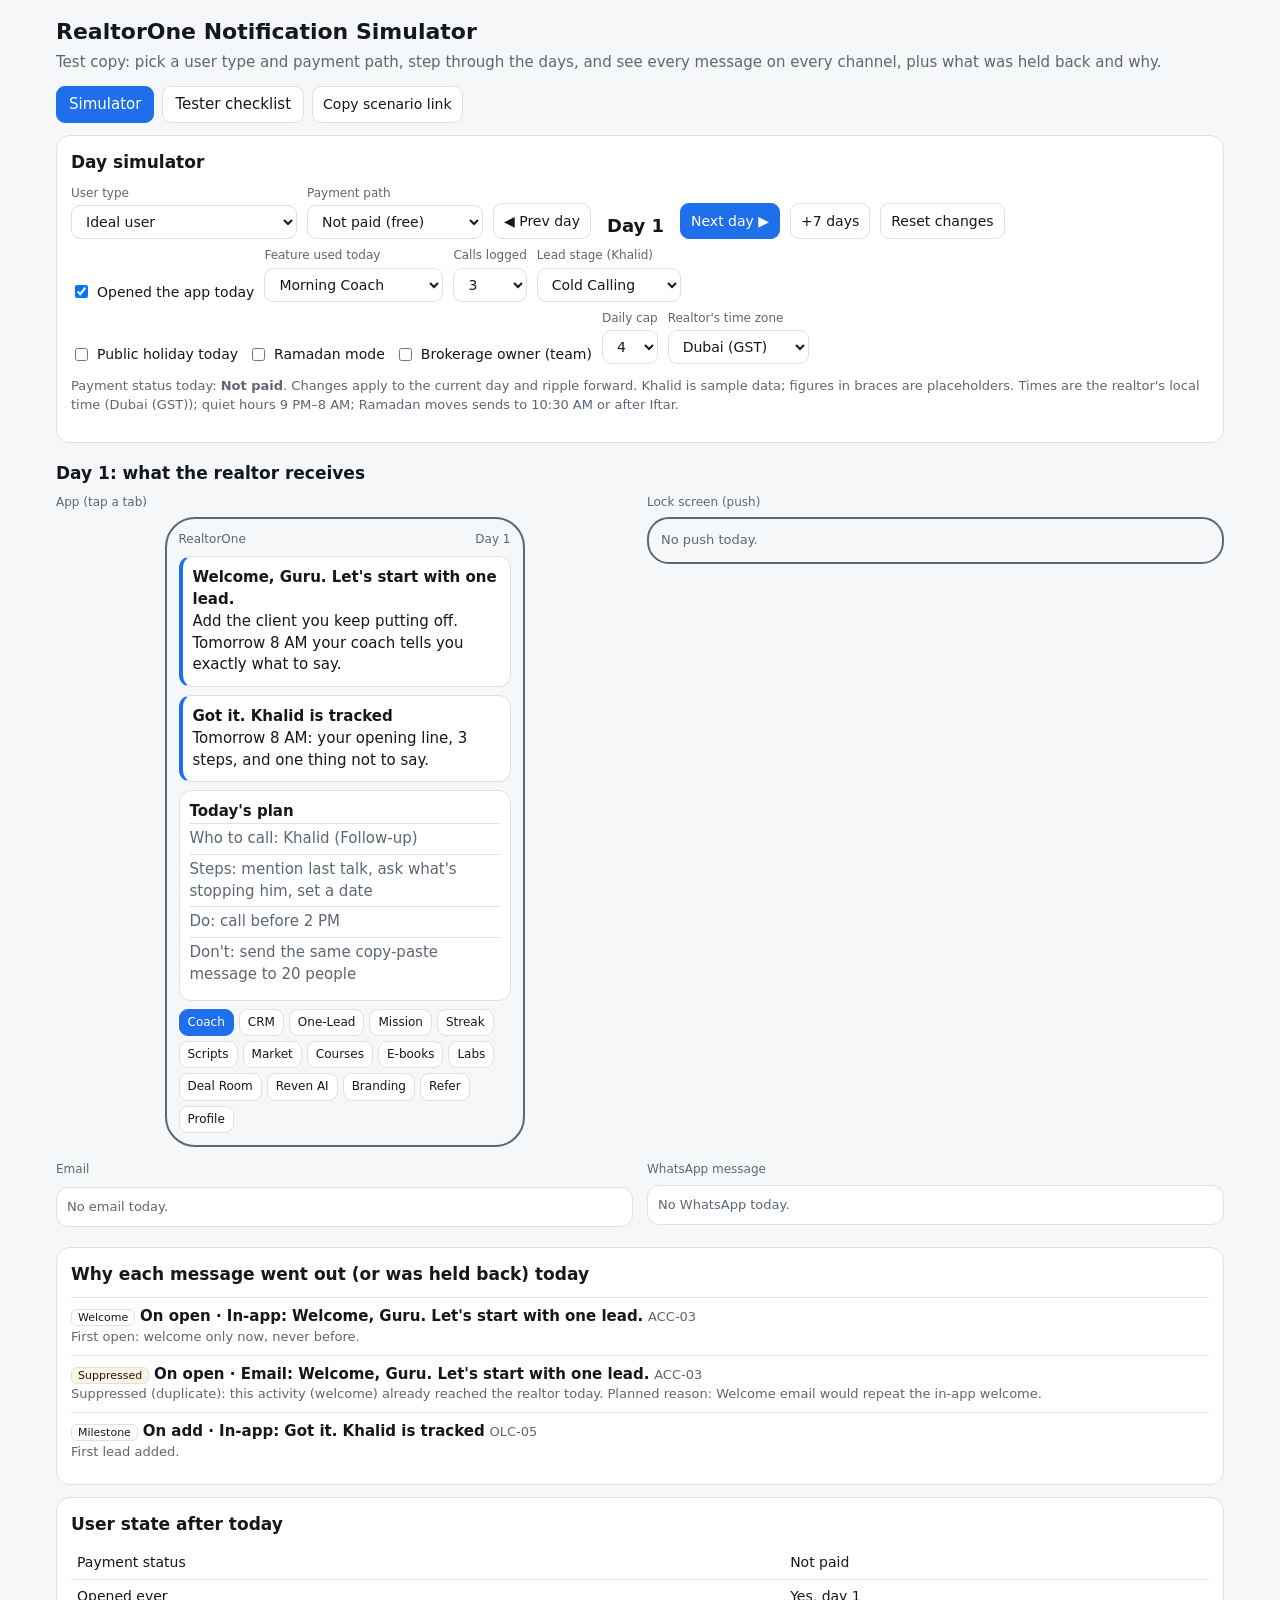
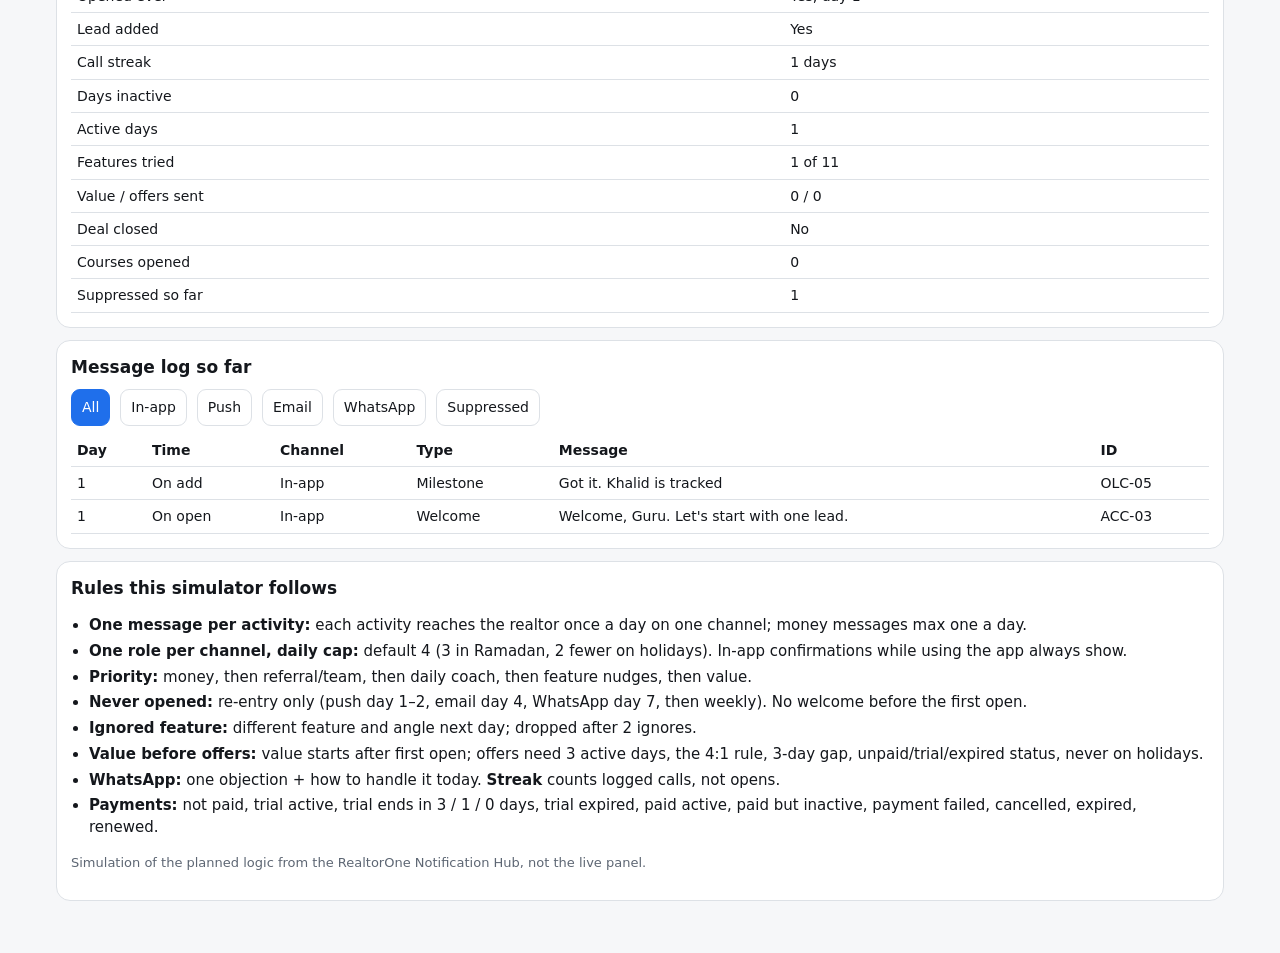
==== index.html @ 2e9a0897 "RealtorOne notification simulator" ====
<!doctype html><html lang="en"><head><meta charset="utf-8"><meta name="viewport" content="width=device-width,initial-scale=1"><title>RealtorOne Notification Simulator</title><style>:root{--bg:#f6f7f9;--card:#fff;--tx:#14171c;--mu:#5d6673;--bd:#dde1e6;--ac:#1f6feb;--wa:#dcf3e3;--su:#fff4e0}
@media (prefers-color-scheme:dark){:root{--bg:#0f1115;--card:#181b21;--tx:#e8eaed;--mu:#9aa3ae;--bd:#2c313a;--ac:#5b9dff;--wa:#163524;--su:#3a2b12}}
*{box-sizing:border-box}body{margin:0;background:var(--bg);color:var(--tx);font:15px/1.45 system-ui,-apple-system,Segoe UI,Roboto,sans-serif}
header{padding:16px 16px 0;max-width:1200px;margin:auto}header h1{margin:0;font-size:22px}header p{margin:4px 0 0;color:var(--mu)}
#app{max-width:1200px;margin:auto;padding:12px 16px 40px}
.card{background:var(--card);border:1px solid var(--bd);border-radius:14px;padding:14px;margin:12px 0}
h2{font-size:17px;margin:0 0 10px}.h{margin:18px 0 8px}
.row{display:flex;flex-wrap:wrap;gap:10px;align-items:flex-end;margin:8px 0}
label{display:flex;flex-direction:column;font-size:12px;color:var(--mu);gap:3px}label.tog{flex-direction:row;align-items:center;font-size:14px;color:var(--tx);gap:6px}
select,button{font:inherit;font-size:14px;padding:7px 10px;border-radius:9px;border:1px solid var(--bd);background:var(--card);color:var(--tx);max-width:100%}
button{cursor:pointer}button.pri,button.on,.views a.on{background:var(--ac);color:#fff;border-color:var(--ac)}
.day{font-weight:600;font-size:18px;padding:0 6px}
.views{display:flex;flex-wrap:wrap;gap:8px;align-items:center}.views a{padding:7px 12px;border-radius:9px;border:1px solid var(--bd);color:var(--tx);text-decoration:none;background:var(--card)}
.muted{color:var(--mu);font-size:13px}
.grid{display:grid;grid-template-columns:repeat(2,minmax(0,1fr));gap:14px}@media(max-width:760px){.grid{grid-template-columns:1fr}}
.lbl{font-size:12px;color:var(--mu);margin-bottom:6px}
.phone{max-width:360px;margin:auto;border:2px solid var(--mu);border-radius:30px;padding:12px;background:var(--bg)}
.lock{border:2px solid var(--mu);border-radius:22px;padding:12px;background:var(--bg)}
.msg{background:var(--card);border:1px solid var(--bd);border-radius:12px;padding:10px;margin:8px 0}.msg.accent{border-left:4px solid var(--ac)}
.meta{display:flex;justify-content:space-between;font-size:12px;color:var(--mu)}
.pre{white-space:pre-wrap;color:var(--mu);border-top:1px solid var(--bd);margin-top:6px;padding-top:6px}
.screen{background:var(--card);border:1px solid var(--bd);border-radius:12px;padding:10px;margin-top:8px;min-height:140px}.li{border-top:1px solid var(--bd);padding:4px 0;color:var(--mu)}
.tabs{display:flex;flex-wrap:wrap;gap:5px;margin-top:8px}.tabs button{font-size:12px;padding:4px 8px}
.wa{background:var(--card);border:1px solid var(--bd);border-radius:12px;padding:10px}.bubble{background:var(--wa);border-radius:12px;padding:10px;max-width:92%}.bubble .t{text-align:right;font-size:11px;color:var(--mu)}
.why{border-top:1px solid var(--bd);padding:8px 0}.pill{font-size:11px;border:1px solid var(--bd);border-radius:6px;padding:1px 6px}.why.sup .pill{background:var(--su)}
table{border-collapse:collapse;width:100%;font-size:14px}td,th{border-bottom:1px solid var(--bd);padding:6px;text-align:left;vertical-align:top}.scroll{overflow-x:auto;max-height:460px;overflow-y:auto}
.ck{display:flex;flex-wrap:wrap;justify-content:space-between;gap:6px;border-top:1px solid var(--bd);padding:8px 0}.ck label{flex-direction:row;font-size:14px;color:var(--tx);gap:8px;flex:1 1 260px;align-items:flex-start}.ck a{color:var(--ac);font-size:13px}
ul{padding-left:18px}li{margin:4px 0}
</style></head><body><header><h1>RealtorOne Notification Simulator</h1><p>Test copy: pick a user type and payment path, step through the days, and see every message on every channel, plus what was held back and why.</p></header><main id="app"></main><script>
const FEATS = [
  { key: "coach", name: "Morning Coach", promo: [["That call you keep delaying?", "Your coach has the first line ready. 2 minutes."], ["Who should you call first today?", "Open the plan. One name, three steps."]] },
  { key: "crm", name: "DealFlow CRM", promo: [["Khalid: no touch in 7 days", "Silence isn't a no. Here's a 2-line message that isn't copy-paste."], ["Where do your leads leak?", "See which stage loses you the most clients. One screen."]] },
  { key: "scripts", name: "Scripts", promo: [["What do you say after \"let me think\"?", "We have the exact line. Tap to copy."], ["Client went silent? Try this", "A 2-line WhatsApp that doesn't sound like a template."]] },
  { key: "market", name: "Market (DealRadar)", promo: [["Dubai today: {headline}", "Use it as your opening line on the first call."], ["1 real sale to send a client today", "Pitch Client turns a DLD sale into a reason to talk."]] },
  { key: "mission", name: "Daily Mission", promo: [["Today's mission: 3 call-backs", "10 minutes. It moves Khalid one step."], ["Half the day left", "Your mission takes 10 min. Do it before the 4 PM call rush."]] },
  { key: "courses", name: "Courses", promo: [["2-minute lesson: before you dial", "For the voice-shaking calls after 10 no's."], ["You stopped halfway", "The best part is next: the exact words. 3 min left."]] },
  { key: "ebooks", name: "E-books", promo: [["Free for you: The Follow-up Fortune", "For every client who said \"later\". 12-min read."], ["Month-end tight? Read War Time", "The plan for when the pipeline is thin."]] },
  { key: "labs", name: "Live Labs", promo: [["Live Lab: {lab_title}", "Bring your toughest client. We'll fix the call live."], ["Missed it? Replay is up", "The 8-minute part on call-backs is worth it."]] },
  { key: "deal", name: "Deal Room", promo: [["Got an offer on the table?", "Put it in Deal Room. Get the counter-offer script before you reply."], ["Khalid's deal has gone quiet", "Most stuck deals need one call, not one more message."]] },
  { key: "ai", name: "Reven AI", promo: [["Stuck on what to reply?", "Paste the client's message. Get a reply that sounds like you."], ["Write tonight's follow-ups in 1 minute", "Tell Reven who and why. It drafts the words."]] },
  { key: "brand", name: "Personal Branding", promo: [["Let clients find you", "Connect Instagram once. We draft the posts."], ["Your post draft is ready", "Approve today's draft before it goes live."]] },
];
const ANGLES = ["Pain", "Curiosity", "Social proof", "Quick win", "Value gift", "Coach check-in"];
const OBJ = [
  ["\"It's too expensive.\"", "Pause. Ask: \"Compared to what?\" Show value before you touch the price. Hold on the first push back."],
  ["\"Let me think about it.\"", "Ask: \"What's the one thing you're still unsure about?\" Then book a 10-min call within 48 hours."],
  ["\"Send me details on WhatsApp.\"", "Say: \"Sure. Two quick questions first so I send only what fits.\" Keep them talking."],
  ["\"I'm working with another agent.\"", "Say: \"No problem. If something off-market comes up in your area, can I share it?\" Leave the door open."],
  ["\"Prices will drop, I'll wait.\"", "Share one recent DLD sale in their area. Ask: \"What price would make you move?\""],
  ["\"Call me next month.\"", "Say: \"Happy to. What will be different next month?\" Put a date in the CRM now."],
  ["No reply for a week.", "Don't send a long message. One line: \"Is this still a priority, or should I close your file?\""],
];
const VALUE = [
  ["E-book", "Free: The Follow-up Fortune", "Most deals are lost on the call-back you delayed, not the first call. This 12-minute read shows a simple follow-up rhythm you can start today. Open it in the app: E-books."],
  ["Tip", "The 48-hour rule after \"I'll think about it\"", "After 48 hours most clients forget why they were excited. Call before then with one question about what they said. Your script is in Scripts."],
  ["Market", "This week's busiest area: {area_name}", "{stat_units} units sold this week. Three clients in your CRM may care. Open DealRadar to send one sale in one tap."],
  ["E-book", "Free: Beginner Roadmap", "New to Dubai real estate or restarting? A plain 30-day plan: who to call, what to learn, what to skip. Open it in E-books."],
  ["Tip", "Stand up when you call", "Your voice sounds steadier on your feet. Try it on your first call tomorrow and log how it went."],
];
const OFFERS = [
  ["Keep your CRM. Coach one lead free.", "Add the client you keep putting off. We'll coach you on that one lead from first call to keys, free. If it helps, unlock all your leads later."],
  ["Unlock all your leads", "Your one lead is moving. Bring the rest in: import one Excel and tomorrow's plan covers all of them. {package_name}, cancel anytime."],
];
const STAGES = ["None", "Cold Calling", "Follow-up", "Client Meeting", "Negotiation", "Closure"];
const COACH = {
  "Cold Calling": "Today: 5 calls before 11 AM. Say your name and one useful Dubai fact, ask one question, book a 10-min follow-up.",
  "Follow-up": "Call Khalid first, not WhatsApp. Mention what he said last time, ask what's stopping him, set a date.",
  "Client Meeting": "Meeting with Khalid. Ask 3 questions before showing anything. Show max 3 units.",
  "Negotiation": "Khalid said \"too expensive\". Pause, ask what he's comparing to, show value before price.",
  "Closure": "Close Khalid this week. Confirm budget and mortgage, send the MOU today, book the transfer date.",
};

const PERSONAS = {
  "Ideal user": (d) => ({ opened: true, used: FEATS[(d - 1) % FEATS.length].key, calls: 3, stage: STAGES[Math.min(5, 1 + Math.floor((d - 1) / 5))] }),
  "Never opens the app": () => ({ opened: false, used: "none", calls: 0, stage: "None" }),
  "Opens, ignores features": (d) => ({ opened: true, used: "none", calls: d % 3 === 0 ? 1 : 0, stage: d > 2 ? "Cold Calling" : "None" }),
  "Active, then slips (day 8)": (d) => d < 8 || d > 22 ? { opened: true, used: d > 22 ? "coach" : FEATS[(d - 1) % 4].key, calls: 2, stage: d > 4 ? "Follow-up" : "Cold Calling" } : { opened: false, used: "none", calls: 0, stage: "Follow-up" },
  "Late starter (opens day 5)": (d) => d < 5 ? { opened: false, used: "none", calls: 0, stage: "None" } : { opened: true, used: d % 2 ? "crm" : "coach", calls: 2, stage: "Cold Calling" },
};


const PAYS = ["Not paid (free)", "Trial, doesn't pay", "Trial, then pays", "Paid, then inactive", "Paid, payment fails", "Paid, then cancels", "Paid, renews"];
const ACT = { "MC-01": "today-plan", "MC-02": "today-plan", "OLC-03": "today-plan", "MC-03": "call-log", "HAB-03": "call-log", "ACC-03": "welcome", "WB-02": "welcome", "SLP-03": "re-entry", "SLP-07": "re-entry", "SLP-14": "re-entry", "SLP-30": "re-entry", "PAY-08": "re-entry" };
const SCREENS = {
  coach: ["Today's plan", "Who to call: Khalid (Follow-up)", "Steps: mention last talk, ask what's stopping him, set a date", "Do: call before 2 PM", "Don't: send the same copy-paste message to 20 people"],
  crm: ["DealFlow CRM", "Cold Calling · Follow-up · Client Meeting · Negotiation · Closure", "Khalid: next contact today 11 AM", "Quiet 7+ days: {n} clients", "Your leak stage: {weak_stage}"],
  olc: ["One-Lead Challenge", "One lead coached free, first call to keys", "Keep your current CRM", "Progress: added → called → meeting → closed"],
  mission: ["Daily Mission", "Today: 3 call-backs (10 min)", "Practice: say the \"too expensive\" answer out loud", "Morning focus session: 2 min"],
  streak: ["Streak & weekly report", "Streak counts logged calls", "Weekly growth report: Sun 7 PM", "Market Price Guess: 60 sec"],
  scripts: ["Scripts", "Silent buyer (WhatsApp)", "\"Too expensive\" (call)", "\"Let me think\" (call)", "Cold call opener"],
  market: ["Market", "DealRadar: DLD sales with filters and alerts", "Market Pulse: today's headline", "Pitch Client: send a sale in one tap"],
  courses: ["Courses", "Cold Calling Mastery: 17 lessons", "Million Dirham course: 14 days", "Video, PDF guide, workbook, audio"],
  ebooks: ["E-books", "Beginner Roadmap", "High-Ticket Sales Blueprint", "War Time", "Follow-up Fortune"],
  labs: ["Live Labs", "This week: {lab_title}", "Replays", "Free masterclass"],
  deal: ["Deal Room", "Offers and counter-offer scripts", "Negotiation notes", "Closing checklist: 6 items"],
  ai: ["Reven AI", "Paste a client message, get a reply in your voice", "Daily limit: {tokens}"],
  brand: ["Personal Branding", "Connect Instagram", "Drafts to approve", "Schedule and reach"],
  refer: ["Refer & team", "Your win card: share after a closed deal", "Friend gets one lead coached free; you both get {reward}", "Team trial for your brokerage"],
  profile: ["Profile & settings", "Quarter goal: {goal}", "Plan: Consultant / Rainmaker / Titan", "Notification settings: quiet hours 9 PM–8 AM, time zone, Ramadan timing, Friday off", "Payments and support chat"],
};
const TABNAME = { coach: "Coach", crm: "CRM", olc: "One-Lead", mission: "Mission", streak: "Streak", scripts: "Scripts", market: "Market", courses: "Courses", ebooks: "E-books", labs: "Labs", deal: "Deal Room", ai: "Reven AI", brand: "Branding", refer: "Refer", profile: "Profile" };
const SIG = "\n\nYour coach, RealtorOne";

function payStatus(pay, rel, inactive) {
  if (rel < 0) return "Not paid";
  const paidish = (s) => (inactive >= 3 && s === "Paid active" ? "Paid but inactive" : s);
  switch (pay) {
    case "Not paid (free)": return "Not paid";
    case "Trial, doesn't pay": case "Trial, then pays":
      if (rel < 4) return "Trial active"; if (rel === 4) return "Trial ends in 3 days"; if (rel < 6) return "Trial active";
      if (rel === 6) return "Trial ends tomorrow"; if (rel === 7) return pay === "Trial, then pays" ? "Paid active" : "Trial ends today";
      return pay === "Trial, then pays" ? paidish("Paid active") : "Trial expired";
    case "Paid, then inactive": return paidish("Paid active");
    case "Paid, payment fails": if (rel < 10) return paidish("Paid active"); if (rel < 15) return "Payment failed"; return "Expired";
    case "Paid, then cancels": if (rel < 12) return paidish("Paid active"); if (rel < 19) return "Cancelled (access till end date)"; return "Expired";
    case "Paid, renews": if (rel < 30) return paidish("Paid active"); return paidish("Renewed");
  }
  return "Not paid";
}

function simulate(days, beh, opt) {
  const msgs = [];
  let activated = false, firstOpen = 0, inactive = 0, streak = 0, activeDays = 0, angle = 0, valueSent = 0, offersSent = 0, lastOffer = -99, obj = 0, val = 0, lastPromo = "", leadAdded = false, unopenedLadder = 0;
  const tried = new Set(), ignored = {};
  let acts = new Set(), chans = new Set(), sent = 0, holiday = false, closed = false, courseUses = 0, refDay = -1, status = "Not paid";
  const add = (day, time0, ch, id, title, body, why, kind) => {
    const act = ACT[id] || (id.startsWith("PAY") || id.startsWith("IMP") ? "money" : id);
    let time = time0;
    if (opt.ramadan && ch !== "In-app" && !time0.startsWith("On")) time = time0.endsWith("AM") ? "10:30 AM" : "8:30 PM (after Iftar)";
    const cap = Math.max(1, (opt.ramadan ? 3 : opt.cap) - (holiday ? 2 : 0));
    const live = kind === "Milestone" && ch === "In-app";
    let sup = "";
    if (acts.has(act)) sup = `Suppressed (duplicate): this activity (${act}) already reached the realtor today.`;
    else if (chans.has(ch) && !live) sup = `Suppressed (duplicate): ${ch} already used today for a different job. One role per channel per day.`;
    else if (sent >= cap && !live) sup = `Suppressed (daily cap): ${cap} messages already sent today${holiday ? " (holiday: lighter cap)" : opt.ramadan ? " (Ramadan cap)" : ""}.`;
    else if (holiday && kind === "Offer") sup = "Suppressed: no offers on public holidays.";
    if (!sup) { acts.add(act); chans.add(ch); sent++; }
    msgs.push({ day, time, ch, id, title, body, why, kind, sup: sup || undefined });
  };
  for (let d = 1; d <= days; d++) {
    const b = beh(d);
    holiday = !!b.holiday; acts = new Set(); chans = new Set(); sent = 0;
    const rel = activated ? d - firstOpen : -1;
    status = payStatus(opt.pay, rel, inactive);
    // priority 1: money (one money message a day max)
    if (activated) {
      const P = opt.pay, tr = P.startsWith("Trial");
      if (tr && rel === 4) add(d, "10:00 AM", "Push", "PAY-T3", "3 days left in your trial", "Your leads and morning plans are set up. Keep going: one call today.", "Trial ends in 3 days: calm reminder, value first.", "Money");
      if (tr && rel === 6) add(d, "10:00 AM", "Email", "PAY-01", "Trial ends tomorrow", "Hi Guru,\n\nYour trial ends tomorrow. Your tracked leads and morning plans stay if you continue." + SIG, "Trial D-1.", "Money");
      if (P === "Trial, doesn't pay" && rel === 7) add(d, "10:00 AM", "Push", "PAY-02", "Last day of your trial", "Keep your coach, Deal Room and leads. One deal pays for the year.", "Trial D0.", "Money");
      if (P === "Trial, doesn't pay" && rel === 8) add(d, "10:00 AM", "Email", "PAY-03", "Guru, your leads are still here", "Hi Guru,\n\nYour trial has ended, but nothing is lost. Khalid and your notes are saved. Pick up where you left off: {link_url}" + SIG, "Trial expired, not paid (D+1).", "Money");
      if (P === "Trial, doesn't pay" && rel === 14) add(d, "11:00 AM", "Email", "WB-01", "{stat_deals} deals closed by RealtorOne agents this month", "Hi Guru,\n\nAgents like you, starting with one lead. Come back free for 7 days: {link_url}" + SIG, "Trial expired 7 days ago: win-back offer.", "Money");
      if ((P === "Trial, then pays" && rel === 7) || (!tr && P !== "Not paid (free)" && rel === 0)) add(d, "On pay", "In-app", "PAY-06", "All your leads are unlocked", "Import your CRM list. Tomorrow's plan covers all of them.", "Paid: welcome to the full plan.", "Milestone");
      if ((P === "Trial, then pays" && rel === 8) || (!tr && P !== "Not paid (free)" && rel === 1)) add(d, "10:00 AM", "Email", "IMP-01", "Bring your leads from your old CRM", "Hi Guru,\n\nUpload one Excel and tomorrow's plan covers every lead, not just Khalid." + SIG, "Paid +1 day: import so the plan covers real leads.", "Money");
      if (status === "Paid but inactive" && inactive === 4) add(d, "10:00 AM", "Push", "PAY-08", "Your plan is active. Khalid is waiting", "One call today makes this week count. Your line is ready.", "Paid but inactive 4 days: their own lead, no guilt.", "Money");
      if (P === "Paid, payment fails" && rel === 10) add(d, "10:00 AM", "Email", "PAY-05", "Action needed on your payment", "Hi Guru,\n\nYour last payment didn't go through. Update your card so your morning plans don't stop: {link_url}" + SIG, "Payment failed.", "Money");
      if (P === "Paid, payment fails" && rel === 12) add(d, "10:00 AM", "Push", "PAY-05", "Your payment still needs a fix", "Update your card in 1 minute. Your plans continue.", "Payment failed +2 days: retry on another channel.", "Money");
      if (P === "Paid, then cancels" && rel === 12) add(d, "On cancel", "Email", "PAY-09", "Your plan is cancelled", "Hi Guru,\n\nDone. You keep full access until {end_date}. If something didn't work for you, just reply and tell us." + SIG, "Cancelled: confirm, no pressure.", "Money");
      if ((P === "Paid, payment fails" && rel === 15) || (P === "Paid, then cancels" && rel === 19)) add(d, "10:00 AM", "Email", "PAY-07", "Your access has ended", "Hi Guru,\n\nYour history is saved. Restart anytime: {link_url}" + SIG, "Subscription expired.", "Money");
      if (P === "Paid, renews" && rel === 27) add(d, "10:00 AM", "Email", "PAY-11", "Your plan renews in 3 days", "Hi Guru,\n\nNo action needed. Here's your month: {calls} calls, {deals} deals." + SIG, "Renewal in 3 days: show value, no surprise charge.", "Money");
      if (P === "Paid, renews" && rel === 30) add(d, "On renew", "In-app", "PAY-10", "Renewed. Thank you, Guru", "Next month's plans are ready. Set this month's target in 30 seconds.", "Renewed.", "Milestone");
    }
    // priority 2: referral & team
    if (d === refDay) add(d, "11:00 AM", "Email", "REF-01", "Share your win card?", "Hi Guru,\n\nYou closed with Khalid. A friend who is where you were a few months ago gets one lead coached free from your card. You both get {reward}." + SIG, "Referral: day after a closed deal, when the realtor feels good.", "Referral");
    if (activated && activeDays === 14 && b.opened) add(d, "7:00 PM", "Email", "REF-03", "Want this for your whole team?", "Hi Guru,\n\nTwo weeks of daily calls. If your manager or team would use the same morning plan, send them the team trial in one tap." + SIG, "14 active days: brokerage/team invite.", "Referral");
    if (opt.team && activated && d % 7 === 0) add(d, "7:00 PM", "Email", "TEAM-01", "Your team this week", "Hi Guru,\n\nCalls logged by your team: {team_calls}. Leads stuck at Follow-up: {team_stuck}. One agent to check in with: {agent_name}.\n\nRealtorOne", "Brokerage owner: weekly team digest instead of personal nurture.", "Team");
    if (!activated) {
      if (!b.opened) {
        unopenedLadder++;
        const n = unopenedLadder;
        if (n === 1) add(d, "11:00 AM", "Push", "ACC-01", "That call you're dreading?", "Sign up in 30 sec and get the exact first line to say tomorrow morning.", "App never opened: re-entry nudge, no welcome yet.", "Re-entry");
        else if (n === 2) add(d, "10:00 AM", "Push", "ACC-02", "One lead. Zero cost.", "Track one lead free from first call to closing. Keep your CRM.", "Push 1 unopened: new angle (quick win), new time.", "Re-entry");
        else if (n === 4) add(d, "6:00 PM", "Email", "ACC-05", "Still chasing leads from memory?", "Hi Guru,\n\nMost agents lose a deal not on the first call but on the call-back they forgot. Add one lead in RealtorOne and we'll remind you at the right time, with the right words.\n\nIt takes 10 seconds: one name." + SIG, "2 pushes unopened: switch channel to email.", "Re-entry");
        else if (n === 7) add(d, "10:00 AM", "WhatsApp", "SLP-14", "Rough week?", "It happens to everyone. Reply YES and I'll send you a 5-minute plan for one lead.", "Email unopened: last try on WhatsApp (opt-in only).", "Re-entry");
        else if (n > 7 && n % 7 === 0) add(d, "10:00 AM", "Email", "SLP-30", "Your account is saved, Guru", "Hi Guru,\n\nWhenever you're ready, start with one call. Your coach will be there.\n\nRealtorOne", "Sunset rule: 7 unopened → once a week only.", "Re-entry");
        continue;
      }
      activated = true; firstOpen = d;
      status = payStatus(opt.pay, 0, 0);
      add(d, "On open", "In-app", "ACC-03", "Welcome, Guru. Let's start with one lead.", "Add the client you keep putting off. Tomorrow 8 AM your coach tells you exactly what to say.", "First open: welcome only now, never before.", "Welcome");
      add(d, "On open", "Email", "ACC-03", "Welcome, Guru. Let's start with one lead.", "Hi Guru,\n\nYou don't need another app that sends reminders. You need someone to tell you what to say when the client goes quiet.\n\nStart small: add one lead today. Tomorrow at 8 AM you'll get who to call first, three steps, and one thing not to say." + SIG, "Welcome email would repeat the in-app welcome.", "Welcome");
      if (opt.pay !== "Not paid (free)" && !opt.pay.startsWith("Trial")) add(d, "On pay", "In-app", "PAY-06", "All your leads are unlocked", "Import your CRM list. Tomorrow's plan covers all of them.", "Paid on day one.", "Milestone");
    } else {
      if (inactive === 0 || inactive === 1) {
        if (leadAdded) add(d, "8:00 AM", "Push", "MC-01", "Today: call Khalid first", COACH[b.stage === "None" ? "Follow-up" : b.stage] || COACH["Follow-up"], "Daily Morning Coach, only once a lead exists.", "Daily");
        else add(d, "8:00 AM", "Push", "OLC-03", "Who's the client you keep delaying?", "Add their name. That's it. We do the rest at 8 AM.", "Active but no lead yet: ask for the one name instead of a plan.", "Daily");
      }
      if (inactive === 3) add(d, "10:00 AM", "Push", "SLP-03", "Khalid hasn't heard from you", "One message today keeps him warm. It's written.", "3 days inactive: their own lead, not a generic 'we miss you'.", "Slipping");
      if (inactive === 7) { add(d, "10:00 AM", "Push", "SLP-07", "A week of silence, Guru", "Your leads go to the agent who calls back. 1 call today.", "7 days inactive.", "Slipping"); add(d, "6:00 PM", "Email", "SLP-07", "A week of silence, Guru", "Hi Guru,\n\nKhalid was at Follow-up when you last checked. A short call today is usually enough to restart." + SIG, "Email version of the same D7 re-entry.", "Slipping"); }
      if (inactive === 14) add(d, "10:00 AM", "WhatsApp", "SLP-14", "Rough month?", "It happens to everyone. Restart with one lead. Reply YES and I'll send your plan.", "14 days inactive: WhatsApp.", "Slipping");
      if (inactive === 30) add(d, "10:00 AM", "Email", "SLP-30", "Your history is saved", "Hi Guru,\n\nMonth-end coming? Start with one call. Everything is where you left it.\n\nRealtorOne", "30 days inactive: monthly only after this.", "Slipping");
      if (b.opened && inactive >= 3) add(d, "On open", "In-app", "WB-02", "Welcome back, Guru", "Pick up where you left off: today's first call is Khalid.", "Returned after slipping.", "Welcome back");
      if (inactive < 3) {
        if (lastPromo && !tried.has(lastPromo)) ignored[lastPromo] = (ignored[lastPromo] || 0) + 1;
        const pick = FEATS.filter((f) => !tried.has(f.key) && f.key !== lastPromo && (ignored[f.key] || 0) < 2)[0];
        if (pick) {
          const v = pick.promo[Math.min(1, ignored[pick.key] || 0)];
          const ag = ANGLES[angle % ANGLES.length]; angle++;
          const prev = FEATS.find((f) => f.key === lastPromo);
          add(d, b.opened ? "On open" : "11:00 AM", b.opened ? "In-app" : "Push", "PROMO", v[0], v[1], lastPromo ? `${prev ? prev.name : lastPromo} not used yesterday, so today: different feature (${pick.name}), angle: ${ag}.` : `First untried feature: ${pick.name}, angle: ${ag}.`, "Feature nudge");
          lastPromo = pick.key;
        }
      }
      if (!b.opened && inactive < 2) add(d, "12:30 PM", "Push", "MC-02", "Your first call is still waiting", "Khalid is warmest before 2 PM. Your line is ready.", "Plan not opened by 12:30.", "Daily");
    }
    if (b.opened) {
      if (b.used !== "none") tried.add(b.used);
      if (b.used === "crm" || b.stage !== "None") { if (!leadAdded) add(d, "On add", "In-app", "OLC-05", "Got it. Khalid is tracked", "Tomorrow 8 AM: your opening line, 3 steps, and one thing not to say.", "First lead added.", "Milestone"); leadAdded = true; }
      activeDays++; inactive = 0;
      if (b.calls > 0) { streak++; if ([3, 7, 14, 30].includes(streak)) add(d, "On log", "In-app", "HAB-05", `${streak} days of calls in a row`, "Streak counts calls you logged, not app opens. Keep going.", "Streak milestone.", "Milestone"); }
      else { if (streak >= 3) add(d, "7:00 PM", "Push", "HAB-03", `Protect your ${streak}-day streak`, "One call logged keeps it. Even a 2-minute one.", "Opened but no calls logged; streak at risk.", "Daily"); else add(d, "6:00 PM", "Push", "MC-03", "How did today's calls go?", "Tap the result. 5 seconds. Tomorrow's plan gets sharper.", "No calls logged by 6 PM.", "Daily"); streak = 0; }
    } else if (activated) { inactive++; streak = 0; }
    if (b.opened && b.used === "courses") { courseUses++; if (courseUses === 3) add(d, "On finish", "In-app", "LRN-03", "Course done. Try one line on Khalid today", "You finished the lesson set. Use one line from it on your next call and log how it went.", "Completed a course: turn learning into a call.", "Milestone"); }
    if (b.opened && b.stage === "Closure" && b.calls > 0 && !closed) { closed = true; refDay = d + 1; add(d, "On close", "In-app", "CRM-06", "Closed. Well done, Guru", "That's a deal done. Take a minute, then tomorrow's plan picks the next lead.", "Closed a deal: celebrate first, no ask today.", "Milestone"); }
    if (activated && inactive < 3 && d > firstOpen) {
      const o = OBJ[obj % OBJ.length]; obj++;
      add(d, "12:00 PM", "WhatsApp", "WA-OBJ", `Today's objection: ${o[0]}`, `How to handle it today: ${o[1]}`, "WhatsApp role: one objection + the fix to use today.", "Value");
      const canOffer = /Not paid|Trial|expired|Expired/.test(status);
      const offerOk = canOffer && activeDays >= 3 && valueSent >= 3 && valueSent >= (offersSent + 1) * 4 - 1 && d - lastOffer >= 3;
      if (offerOk && offersSent < OFFERS.length) { const of = OFFERS[offersSent]; add(d, "7:00 PM", "Email", "OFFER", of[0], `Hi Guru,\n\n${of[1]}` + SIG, `Offer allowed: ${activeDays} active days, ${valueSent} value messages first (4:1 rule), status: ${status}.`, "Offer"); offersSent++; lastOffer = d; }
      else if ((d - firstOpen) % 2 === 1) { const v = VALUE[val % VALUE.length]; val++; valueSent++; add(d, "6:30 PM", "Email", "VAL", v[1], `Hi Guru,\n\n${v[2]}` + SIG, `Value (${v[0]}) after activation, no pitch.`, "Value"); }
      else valueSent++;
    }
  }
  return { msgs, state: { "Payment status": status, "Opened ever": activated ? `Yes, day ${firstOpen}` : "No", "Lead added": leadAdded ? "Yes" : "No", "Call streak": `${streak} days`, "Days inactive": `${inactive}`, "Active days": `${activeDays}`, "Features tried": `${tried.size} of ${FEATS.length}`, "Value / offers sent": `${valueSent} / ${offersSent}`, "Deal closed": closed ? "Yes" : "No", "Courses opened": `${courseUses}`, "Suppressed so far": `${msgs.filter((m) => m.sup).length}` } };
}

/* ---------- state & URL hash ---------- */
const DEF = { v: "sim", persona: "Ideal user", day: 1, over: {}, tab: "coach", log: "All", ramadan: false, team: false, cap: 4, tz: "Dubai (GST)", pay: "Not paid (free)" };
let S = { ...DEF };
function enc(o) { return btoa(unescape(encodeURIComponent(JSON.stringify(o)))).replace(/=+$/, ""); }
function dec(s) { try { return JSON.parse(decodeURIComponent(escape(atob(s)))); } catch (e) { return null; } }
function loadHash() { const h = location.hash.replace(/^#/, ""); const o = h ? dec(h) : null; S = { ...DEF, ...(o || {}) }; if (!PERSONAS[S.persona]) S.persona = DEF.persona; if (!PAYS.includes(S.pay)) S.pay = DEF.pay; }
function save() { const h = "#" + enc(S); if (location.hash !== h) history.replaceState(null, "", h); }
const behOf = (d) => S.over[`${S.persona}|${d}`] || PERSONAS[S.persona](d);
const esc = (s) => String(s).replace(/[&<>"]/g, (c) => ({ "&": "&amp;", "<": "&lt;", ">": "&gt;", '"': "&quot;" }[c]));
const sel = (name, val, opts) => `<label>${esc(name.label)}<select data-k="${name.k}">${opts.map((o) => { const v = typeof o === "string" ? o : o[0]; const l = typeof o === "string" ? o : o[1]; return `<option value="${esc(v)}"${String(v) === String(val) ? " selected" : ""}>${esc(l)}</option>`; }).join("")}</select></label>`;
const tog = (label, k, val, dis) => `<label class="tog"><input type="checkbox" data-k="${k}"${val ? " checked" : ""}${dis ? " disabled" : ""}> ${esc(label)}</label>`;

/* ---------- tester checklist ---------- */
const sc = (o) => "#" + enc({ ...DEF, ...o });
const ROLES = [
  ["1. New & inactive users", [
    ["Never opens: day 1 and 2 are push only, day 4 email, day 7 WhatsApp, no welcome ever", { persona: "Never opens the app", day: 7 }],
    ["Never opens: after day 7 only one message a week (day 14, 21)", { persona: "Never opens the app", day: 21 }],
    ["Late starter: welcome appears only on day 5 (first open), welcome email shows as suppressed", { persona: "Late starter (opens day 5)", day: 5 }],
    ["Slipping user: day 3, 7, 14 re-entry messages use the realtor's own lead (Khalid)", { persona: "Active, then slips (day 8)", day: 21 }],
    ["Returns on day 23: 'Welcome back' in-app, normal daily flow resumes", { persona: "Active, then slips (day 8)", day: 23 }],
  ]],
  ["2. Payment states", [
    ["Trial: '3 days left' (day 5), 'ends tomorrow' (day 7), 'last day' (day 8), 'leads still here' (day 9)", { persona: "Ideal user", pay: "Trial, doesn't pay", day: 9 }],
    ["Trial then pays: 'All your leads are unlocked' on day 8, import email day 9, offers stop", { persona: "Ideal user", pay: "Trial, then pays", day: 12 }],
    ["Paid but inactive: calm 'Your plan is active' nudge, no offers", { persona: "Active, then slips (day 8)", pay: "Paid, then inactive", day: 12 }],
    ["Payment failed (day 11) → retry push (day 13) → expired (day 16)", { persona: "Ideal user", pay: "Paid, payment fails", day: 16 }],
    ["Cancelled (day 13) keeps access → expired (day 20); renewal reminder day 28, renewed day 31", { persona: "Ideal user", pay: "Paid, renews", day: 31 }],
  ]],
  ["3. Feature usage", [
    ["Opens but ignores features: each day promotes a different feature with a new angle", { persona: "Opens, ignores features", day: 8 }],
    ["A feature ignored twice is dropped from promotion", { persona: "Opens, ignores features", day: 14 }],
    ["Ideal user: features already used are never promoted again", { persona: "Ideal user", day: 10 }],
    ["Change 'Feature used today' and confirm tomorrow's promo changes", { persona: "Opens, ignores features", day: 3 }],
    ["No lead yet: 8 AM push asks for one name instead of a plan", { persona: "Opens, ignores features", day: 2 }],
  ]],
  ["4. Channels & duplicates", [
    ["Each channel carries one job a day (check 'Why' list: duplicates are marked Suppressed)", { persona: "Ideal user", day: 6 }],
    ["12:30 plan reminder never sends when the 8 AM plan already went out", { persona: "Active, then slips (day 8)", day: 8 }],
    ["Daily cap 3: extra messages show 'Suppressed (daily cap)'", { persona: "Ideal user", day: 8, cap: 3 }],
    ["WhatsApp always holds one objection + how to handle it today", { persona: "Ideal user", day: 4 }],
    ["Offers only after 3 active days and 4 value messages, never two days in a row", { persona: "Ideal user", day: 14 }],
  ]],
  ["5. Milestones & special situations", [
    ["Deal closed (day 21): celebrate in-app, referral email next day", { persona: "Ideal user", day: 22 }],
    ["Streak milestones at 3, 7, 14 days of logged calls", { persona: "Ideal user", day: 14 }],
    ["Course completed after 3 course sessions; team invite at 14 active days", { persona: "Ideal user", day: 15 }],
    ["Ramadan mode: sends move to 10:30 AM / after Iftar, cap 3", { persona: "Ideal user", day: 6, ramadan: true }],
    ["Public holiday + brokerage owner: lighter cap, no offers, Sunday team digest", { persona: "Ideal user", day: 7, team: true }],
  ]],
];
const CK = "r1sim-checklist";
const getCk = () => { try { return JSON.parse(localStorage.getItem(CK) || "{}"); } catch (e) { return {}; } };

/* ---------- render ---------- */
function render() {
  save();
  const app = document.getElementById("app");
  const nav = `<nav class="views"><a href="#" data-view="sim" class="${S.v === "sim" ? "on" : ""}">Simulator</a><a href="#" data-view="check" class="${S.v === "check" ? "on" : ""}">Tester checklist</a><button data-act="share">Copy scenario link</button><span id="copied"></span></nav>`;
  if (S.v === "check") {
    const ck = getCk(); let done = 0, all = 0;
    const body = ROLES.map(([role, items], r) => `<section class="card"><h2>${esc(role)}</h2>${items.map(([txt, o], i) => { const id = `${r}-${i}`; all++; if (ck[id]) done++; return `<div class="ck"><label><input type="checkbox" data-ck="${id}"${ck[id] ? " checked" : ""}> ${esc(txt)}</label> <a href="${sc(o)}" data-load="1">Open scenario</a></div>`; }).join("")}</section>`).join("");
    app.innerHTML = nav + `<p class="muted">Ticks are saved in this browser only. ${done} of ${all} checked. <button data-act="clearck">Clear ticks</button></p>` + body;
    return;
  }
  const sim = simulate(S.day, behOf, { ramadan: S.ramadan, cap: Number(S.cap), team: S.team, pay: S.pay });
  const all = sim.msgs.filter((m) => m.day === S.day), today = all.filter((m) => !m.sup);
  const b = behOf(S.day);
  const of = (c) => today.filter((m) => m.ch === c);
  const feats = [["none", "No feature used"], ...FEATS.map((f) => [f.key, f.name])];
  const card = (m) => `<div class="msg"><div class="meta"><span>RealtorOne</span><span>${esc(m.time)}</span></div><b>${esc(m.title)}</b><div>${esc(m.body)}</div></div>`;
  const ia = of("In-app");
  const logRows = sim.msgs.filter((m) => S.log === "Suppressed" ? m.sup : !m.sup && (S.log === "All" || m.ch === S.log)).slice().reverse();
  app.innerHTML = nav + `
  <section class="card"><h2>Day simulator</h2>
    <div class="row">${sel({ label: "User type", k: "persona" }, S.persona, Object.keys(PERSONAS))}${sel({ label: "Payment path", k: "pay" }, S.pay, PAYS)}
    <button data-act="prev">◀ Prev day</button><span class="day">Day ${S.day}</span><button class="pri" data-act="next">Next day ▶</button><button data-act="plus7">+7 days</button><button data-act="reset">Reset changes</button></div>
    <div class="row">${tog("Opened the app today", "opened", b.opened)}${sel({ label: "Feature used today", k: "used" }, b.used, feats)}${sel({ label: "Calls logged", k: "calls" }, b.calls, ["0", "1", "2", "3", "5"])}${sel({ label: "Lead stage (Khalid)", k: "stage" }, b.stage, STAGES)}</div>
    <div class="row">${tog("Public holiday today", "holiday", b.holiday)}${tog("Ramadan mode", "ramadan", S.ramadan)}${tog("Brokerage owner (team)", "team", S.team)}${sel({ label: "Daily cap", k: "cap" }, S.cap, ["3", "4", "5"])}${sel({ label: "Realtor's time zone", k: "tz" }, S.tz, ["Dubai (GST)", "India (IST)", "London (GMT)"])}</div>
    <p class="muted">Payment status today: <b>${esc(sim.state["Payment status"])}</b>. Changes apply to the current day and ripple forward. Khalid is sample data; figures in braces are placeholders. Times are the realtor's local time (${esc(S.tz)}); quiet hours 9 PM–8 AM; Ramadan moves sends to 10:30 AM or after Iftar.</p>
  </section>
  <h2 class="h">Day ${S.day}: what the realtor receives</h2>
  <div class="grid">
    <div><div class="lbl">App (tap a tab)</div><div class="phone"><div class="meta"><span>RealtorOne</span><span>Day ${S.day}</span></div>
      ${!b.opened ? `<div class="msg"><div class="muted">App not opened today</div>In-app messages are held until the next open.</div>` : ia.map((m) => `<div class="msg accent"><b>${esc(m.title)}</b><div>${esc(m.body)}</div></div>`).join("")}
      <div class="screen">${(SCREENS[S.tab] || []).map((l, i) => i ? `<div class="li">${esc(l)}</div>` : `<b>${esc(l)}</b>`).join("")}</div>
      <div class="tabs">${Object.keys(TABNAME).map((k) => `<button data-tab="${k}" class="${k === S.tab ? "on" : ""}">${TABNAME[k]}</button>`).join("")}</div></div></div>
    <div><div class="lbl">Lock screen (push)</div><div class="lock">${of("Push").length ? of("Push").map(card).join("") : `<div class="muted">No push today.</div>`}</div></div>
    <div><div class="lbl">Email</div>${of("Email").length ? of("Email").map((m) => `<div class="msg"><div class="muted">From: RealtorOne Coach · ${esc(m.time)}</div><b>Subject: ${esc(m.title)}</b><div class="pre">${esc(m.body)}</div></div>`).join("") : `<div class="msg muted">No email today.</div>`}</div>
    <div><div class="lbl">WhatsApp message</div><div class="wa">${of("WhatsApp").length ? of("WhatsApp").map((m) => `<div class="bubble"><b>${esc(m.title)}</b><div>${esc(m.body)}</div><div class="t">${esc(m.time)}</div></div>`).join("") : `<div class="muted">No WhatsApp today.</div>`}</div></div>
  </div>
  <section class="card"><h2>Why each message went out (or was held back) today</h2>${all.length ? all.map((m) => `<div class="why ${m.sup ? "sup" : ""}"><span class="pill">${m.sup ? "Suppressed" : esc(m.kind)}</span> <b>${esc(m.time)} · ${esc(m.ch)}: ${esc(m.title)}</b> <span class="muted">${esc(m.id)}</span><div class="muted">${esc(m.sup ? m.sup + " Planned reason: " + m.why : m.why)}</div></div>`).join("") : `<div class="muted">Nothing scheduled today.</div>`}</section>
  <section class="card"><h2>User state after today</h2><table>${Object.entries(sim.state).map(([k, v]) => `<tr><td>${esc(k)}</td><td>${esc(v)}</td></tr>`).join("")}</table></section>
  <section class="card"><h2>Message log so far</h2><div class="row seg">${["All", "In-app", "Push", "Email", "WhatsApp", "Suppressed"].map((c) => `<button data-log="${c}" class="${c === S.log ? "on" : ""}">${c}</button>`).join("")}</div>
    <div class="scroll"><table><tr><th>Day</th><th>Time</th><th>Channel</th><th>Type</th><th>Message</th><th>ID</th></tr>${logRows.map((m) => `<tr><td>${m.day}</td><td>${esc(m.time)}</td><td>${m.ch}</td><td>${esc(m.kind)}</td><td>${esc(m.title)}</td><td>${esc(m.id)}</td></tr>`).join("")}</table></div></section>
  <section class="card"><h2>Rules this simulator follows</h2><ul>
    <li><b>One message per activity:</b> each activity reaches the realtor once a day on one channel; money messages max one a day.</li>
    <li><b>One role per channel, daily cap:</b> default 4 (3 in Ramadan, 2 fewer on holidays). In-app confirmations while using the app always show.</li>
    <li><b>Priority:</b> money, then referral/team, then daily coach, then feature nudges, then value.</li>
    <li><b>Never opened:</b> re-entry only (push day 1–2, email day 4, WhatsApp day 7, then weekly). No welcome before the first open.</li>
    <li><b>Ignored feature:</b> different feature and angle next day; dropped after 2 ignores.</li>
    <li><b>Value before offers:</b> value starts after first open; offers need 3 active days, the 4:1 rule, 3-day gap, unpaid/trial/expired status, never on holidays.</li>
    <li><b>WhatsApp:</b> one objection + how to handle it today. <b>Streak</b> counts logged calls, not opens.</li>
    <li><b>Payments:</b> not paid, trial active, trial ends in 3 / 1 / 0 days, trial expired, paid active, paid but inactive, payment failed, cancelled, expired, renewed.</li>
  </ul><p class="muted">Simulation of the planned logic from the RealtorOne Notification Hub, not the live panel.</p></section>`;
}

document.addEventListener("click", (e) => {
  const t = e.target.closest("[data-act],[data-tab],[data-log],[data-view],[data-load]");
  if (!t) return;
  if (t.dataset.load) { e.preventDefault(); location.hash = t.getAttribute("href"); return; }
  e.preventDefault();
  const a = t.dataset.act;
  if (t.dataset.view) S.v = t.dataset.view;
  else if (t.dataset.tab) S.tab = t.dataset.tab;
  else if (t.dataset.log) S.log = t.dataset.log;
  else if (a === "prev") S.day = Math.max(1, S.day - 1);
  else if (a === "next") S.day++;
  else if (a === "plus7") S.day += 7;
  else if (a === "reset") S.over = {};
  else if (a === "clearck") localStorage.removeItem(CK);
  else if (a === "share") { const u = location.href; (navigator.clipboard ? navigator.clipboard.writeText(u) : Promise.reject()).then(() => { document.getElementById("copied").textContent = "Link copied"; }, () => prompt("Copy this link", u)); return; }
  render();
});
document.addEventListener("change", (e) => {
  const t = e.target;
  if (t.dataset.ck) { const c = getCk(); c[t.dataset.ck] = t.checked; localStorage.setItem(CK, JSON.stringify(c)); render(); return; }
  const k = t.dataset.k; if (!k) return;
  const v = t.type === "checkbox" ? t.checked : t.value;
  if (k === "persona") { S.persona = v; S.day = 1; }
  else if (k === "pay") S.pay = v;
  else if (["ramadan", "team"].includes(k)) S[k] = v;
  else if (k === "cap") S.cap = Number(v);
  else if (k === "tz") S.tz = v;
  else {
    const b = behOf(S.day); const p = { ...b };
    if (k === "opened") { p.opened = v; if (!v) { p.used = "none"; p.calls = 0; } }
    else if (k === "calls") p.calls = Number(v); else p[k] = v;
    S.over = { ...S.over, [`${S.persona}|${S.day}`]: p };
  }
  render();
});
window.addEventListener("hashchange", () => { loadHash(); render(); });
loadHash(); render();

</script></body></html>
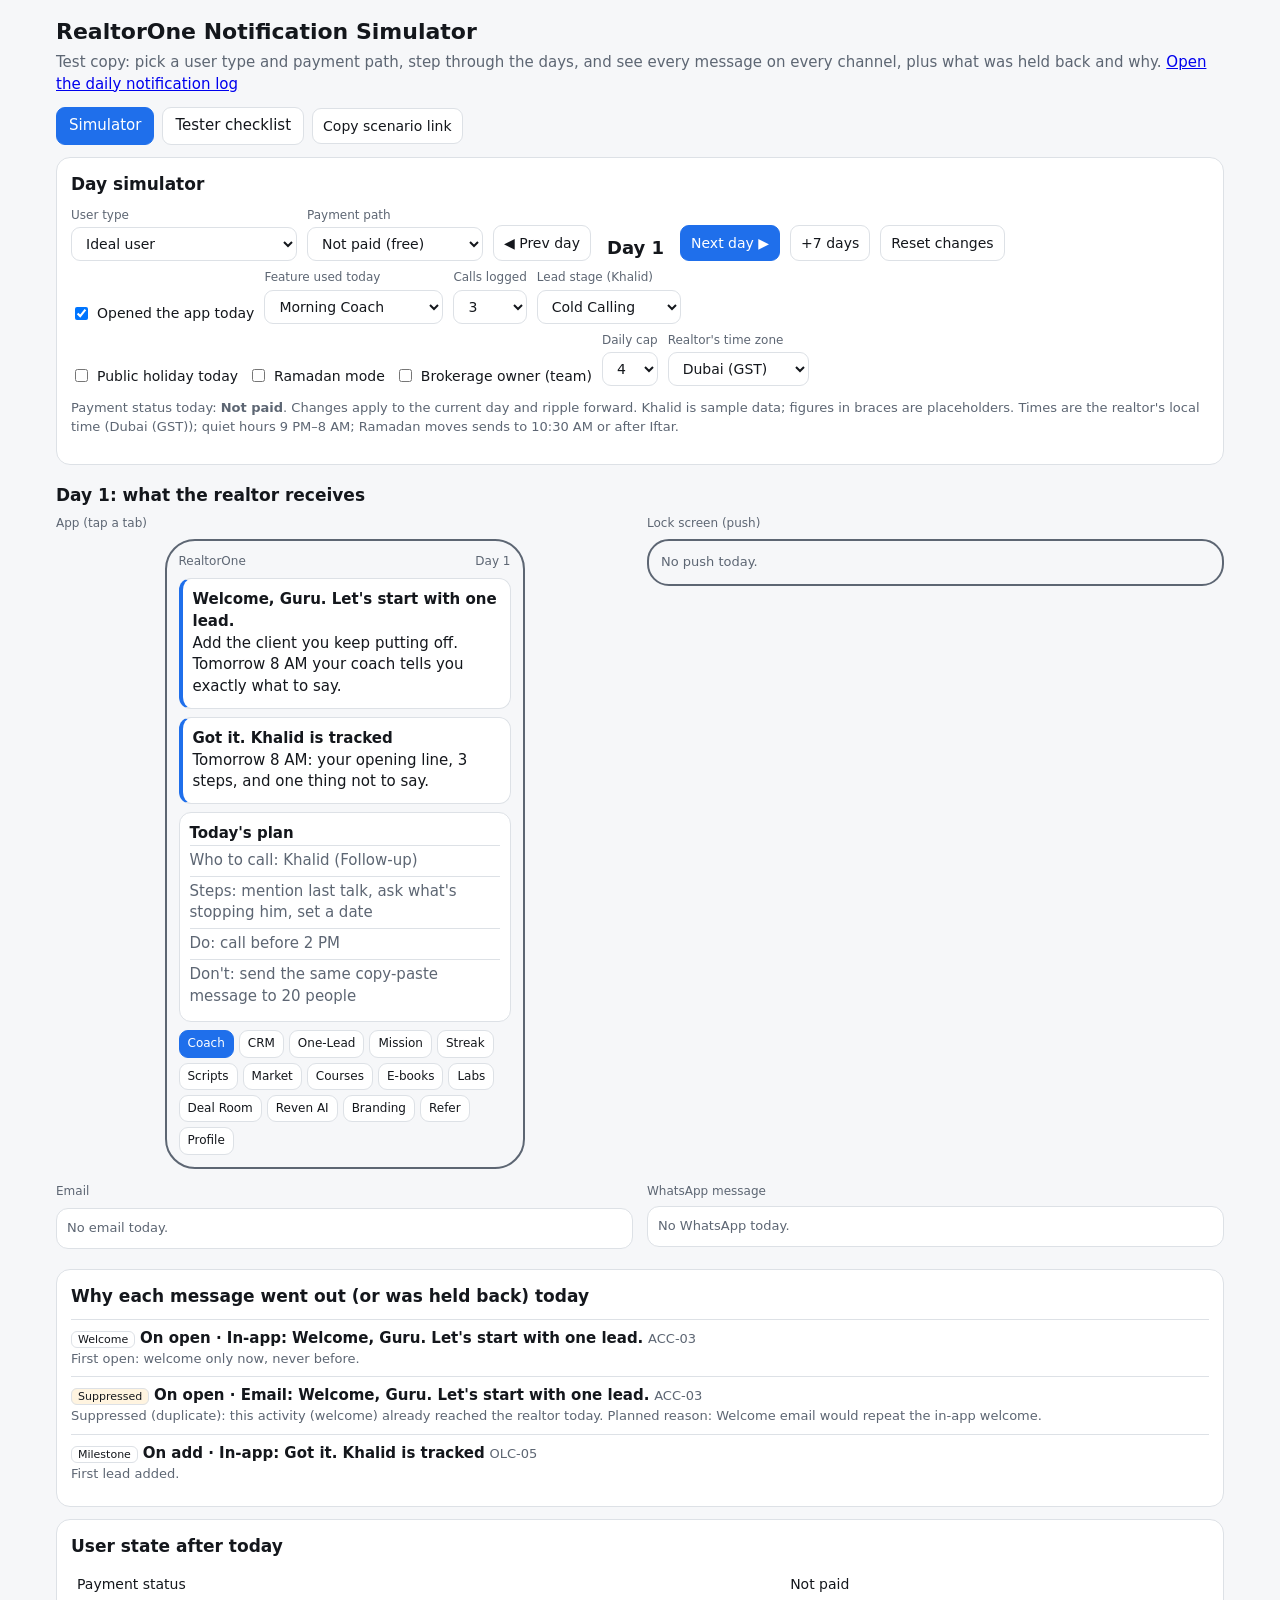
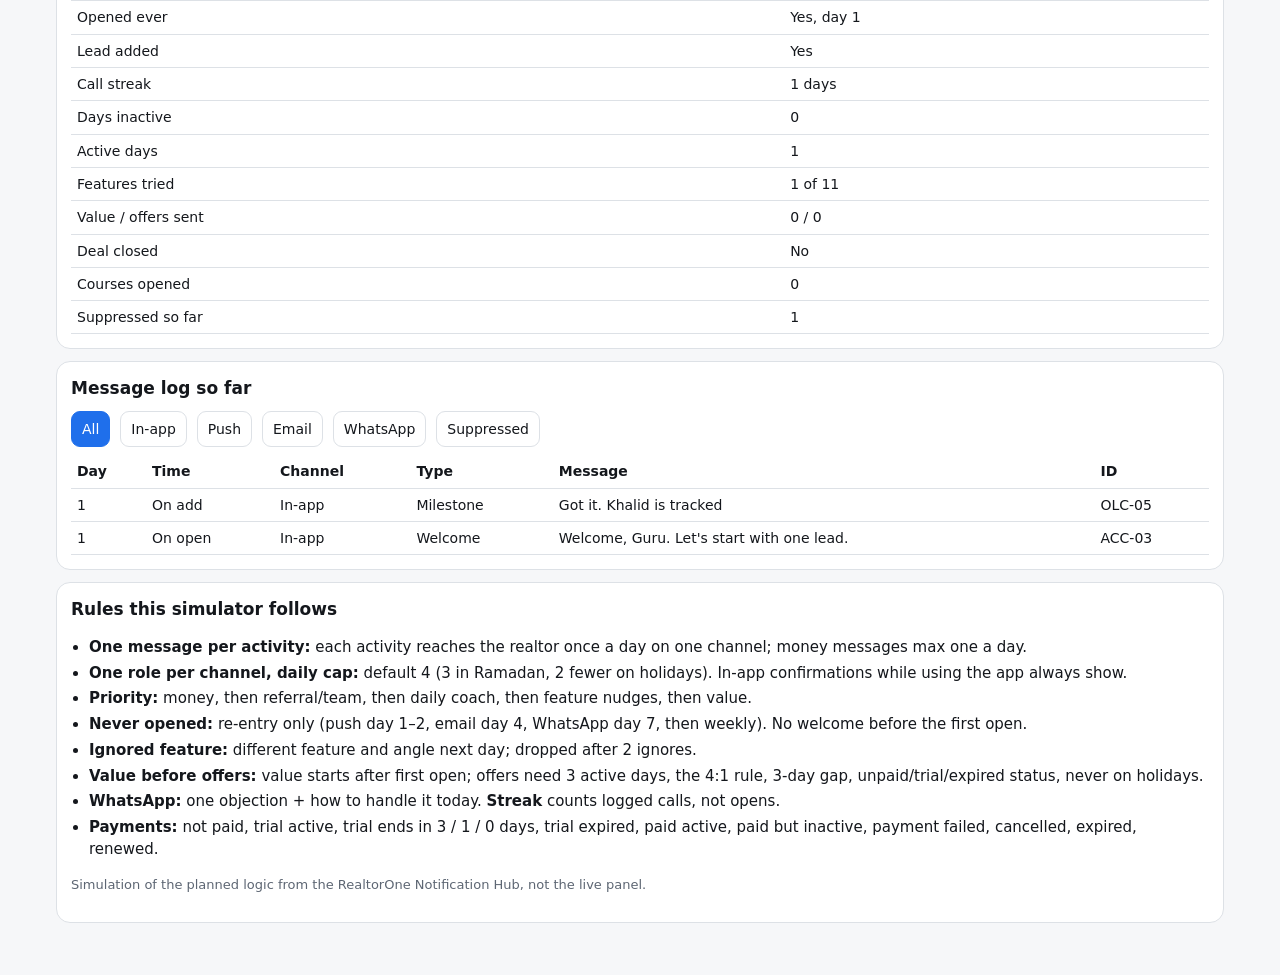
==== commit b3b44d8a: "Add daily notification log, roster, shared engine, daily workflow" ====
--- a/index.html
+++ b/index.html
@@ -26,7 +26,7 @@
 table{border-collapse:collapse;width:100%;font-size:14px}td,th{border-bottom:1px solid var(--bd);padding:6px;text-align:left;vertical-align:top}.scroll{overflow-x:auto;max-height:460px;overflow-y:auto}
 .ck{display:flex;flex-wrap:wrap;justify-content:space-between;gap:6px;border-top:1px solid var(--bd);padding:8px 0}.ck label{flex-direction:row;font-size:14px;color:var(--tx);gap:8px;flex:1 1 260px;align-items:flex-start}.ck a{color:var(--ac);font-size:13px}
 ul{padding-left:18px}li{margin:4px 0}
-</style></head><body><header><h1>RealtorOne Notification Simulator</h1><p>Test copy: pick a user type and payment path, step through the days, and see every message on every channel, plus what was held back and why.</p></header><main id="app"></main><script>
+</style></head><body><header><h1>RealtorOne Notification Simulator</h1><p>Test copy: pick a user type and payment path, step through the days, and see every message on every channel, plus what was held back and why. <a href="./log/">Open the daily notification log</a></p></header><main id="app"></main><script>
 const FEATS = [
   { key: "coach", name: "Morning Coach", promo: [["That call you keep delaying?", "Your coach has the first line ready. 2 minutes."], ["Who should you call first today?", "Open the plan. One name, three steps."]] },
   { key: "crm", name: "DealFlow CRM", promo: [["Khalid: no touch in 7 days", "Silence isn't a no. Here's a 2-line message that isn't copy-paste."], ["Where do your leads leak?", "See which stage loses you the most clients. One screen."]] },
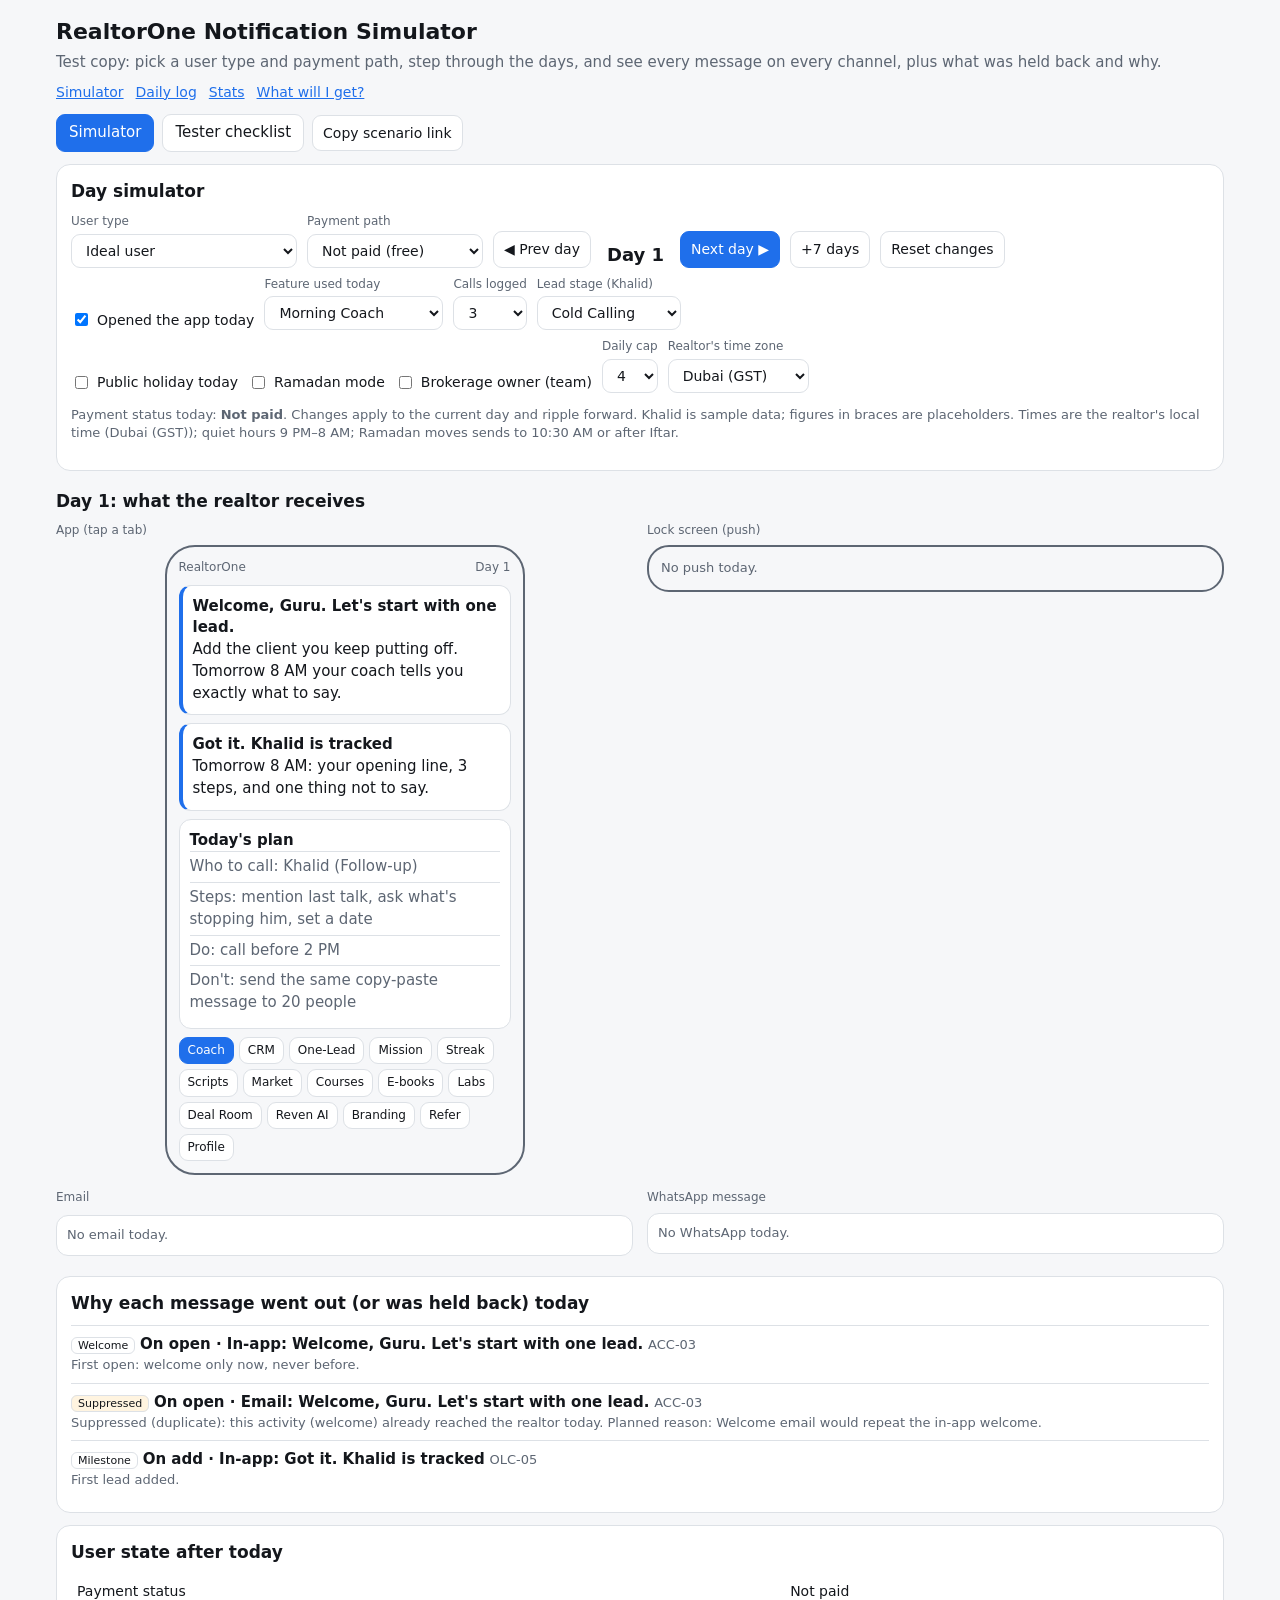
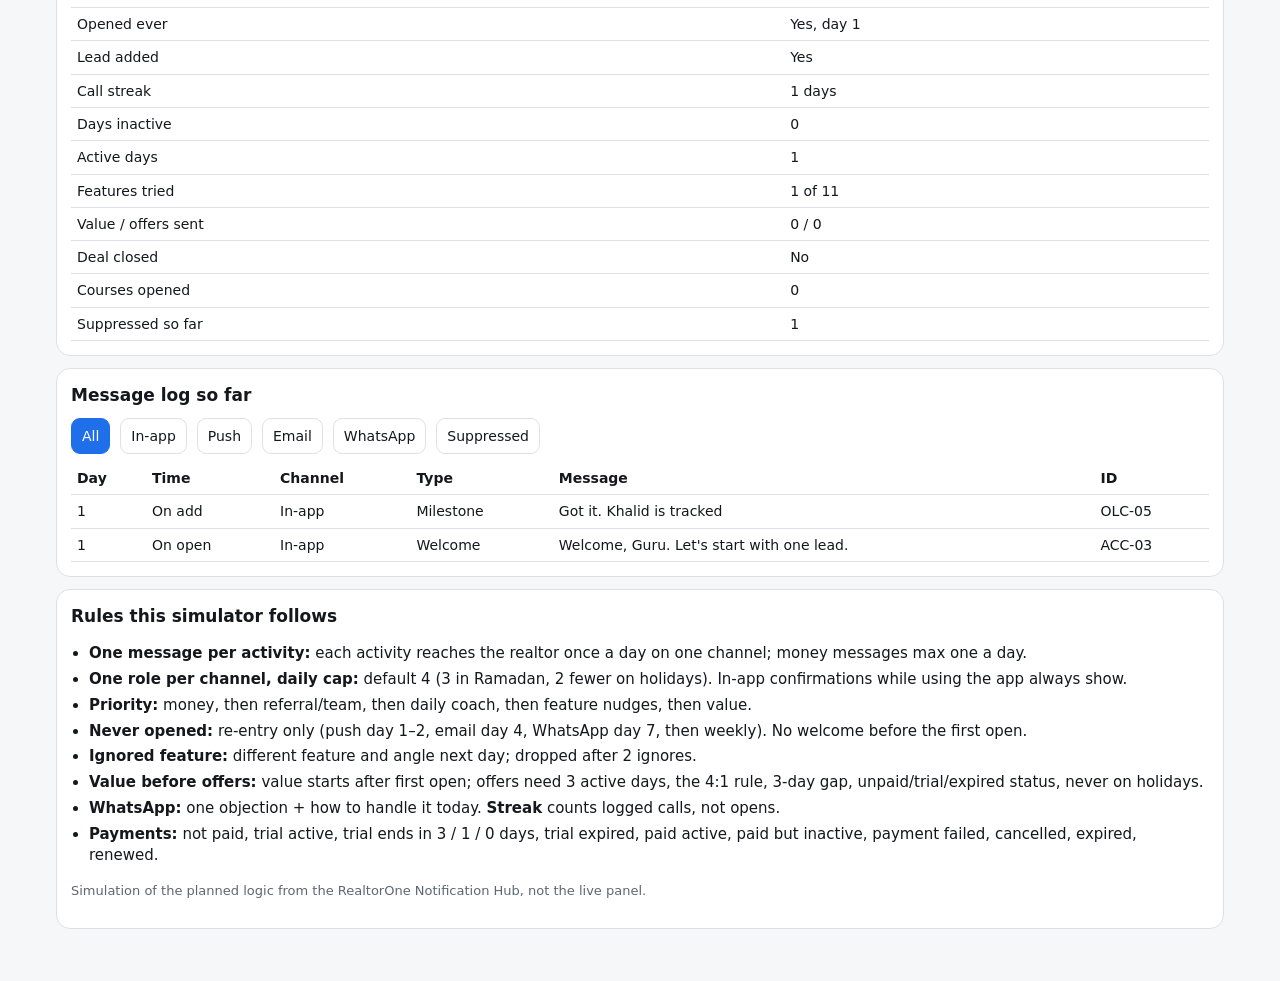
==== commit 25125559: "Add rule tests, stats page, What will I get? tester page with week test; fix value-ratio counting" ====
--- a/index.html
+++ b/index.html
@@ -1,4 +1,4 @@
-<!doctype html><html lang="en"><head><meta charset="utf-8"><meta name="viewport" content="width=device-width,initial-scale=1"><title>RealtorOne Notification Simulator</title><style>:root{--bg:#f6f7f9;--card:#fff;--tx:#14171c;--mu:#5d6673;--bd:#dde1e6;--ac:#1f6feb;--wa:#dcf3e3;--su:#fff4e0}
+<!doctype html><html lang="en"><head><meta charset="utf-8"><link rel="icon" href="data:,"><meta name="viewport" content="width=device-width,initial-scale=1"><title>RealtorOne Notification Simulator</title><style>:root{--bg:#f6f7f9;--card:#fff;--tx:#14171c;--mu:#5d6673;--bd:#dde1e6;--ac:#1f6feb;--wa:#dcf3e3;--su:#fff4e0}
 @media (prefers-color-scheme:dark){:root{--bg:#0f1115;--card:#181b21;--tx:#e8eaed;--mu:#9aa3ae;--bd:#2c313a;--ac:#5b9dff;--wa:#163524;--su:#3a2b12}}
 *{box-sizing:border-box}body{margin:0;background:var(--bg);color:var(--tx);font:15px/1.45 system-ui,-apple-system,Segoe UI,Roboto,sans-serif}
 header{padding:16px 16px 0;max-width:1200px;margin:auto}header h1{margin:0;font-size:22px}header p{margin:4px 0 0;color:var(--mu)}
@@ -26,7 +26,7 @@
 table{border-collapse:collapse;width:100%;font-size:14px}td,th{border-bottom:1px solid var(--bd);padding:6px;text-align:left;vertical-align:top}.scroll{overflow-x:auto;max-height:460px;overflow-y:auto}
 .ck{display:flex;flex-wrap:wrap;justify-content:space-between;gap:6px;border-top:1px solid var(--bd);padding:8px 0}.ck label{flex-direction:row;font-size:14px;color:var(--tx);gap:8px;flex:1 1 260px;align-items:flex-start}.ck a{color:var(--ac);font-size:13px}
 ul{padding-left:18px}li{margin:4px 0}
-</style></head><body><header><h1>RealtorOne Notification Simulator</h1><p>Test copy: pick a user type and payment path, step through the days, and see every message on every channel, plus what was held back and why. <a href="./log/">Open the daily notification log</a></p></header><main id="app"></main><script>
+</style></head><body><header><h1>RealtorOne Notification Simulator</h1><p>Test copy: pick a user type and payment path, step through the days, and see every message on every channel, plus what was held back and why.</p><nav class="top"><a href="./">Simulator</a><a href="./log/">Daily log</a><a href="./stats/">Stats</a><a href="./me/">What will I get?</a></nav></header><style>nav.top{display:flex;flex-wrap:wrap;gap:12px;margin-top:8px;font-size:14px}nav.top a{color:var(--ac)}</style><main id="app"></main><script>
 const FEATS = [
   { key: "coach", name: "Morning Coach", promo: [["That call you keep delaying?", "Your coach has the first line ready. 2 minutes."], ["Who should you call first today?", "Open the plan. One name, three steps."]] },
   { key: "crm", name: "DealFlow CRM", promo: [["Khalid: no touch in 7 days", "Silence isn't a no. Here's a 2-line message that isn't copy-paste."], ["Where do your leads leak?", "See which stage loses you the most clients. One screen."]] },
@@ -136,6 +136,7 @@
     else if (holiday && kind === "Offer") sup = "Suppressed: no offers on public holidays.";
     if (!sup) { acts.add(act); chans.add(ch); sent++; }
     msgs.push({ day, time, ch, id, title, body, why, kind, sup: sup || undefined });
+    return !sup;
   };
   for (let d = 1; d <= days; d++) {
     const b = beh(d);
@@ -214,12 +215,11 @@
     if (b.opened && b.stage === "Closure" && b.calls > 0 && !closed) { closed = true; refDay = d + 1; add(d, "On close", "In-app", "CRM-06", "Closed. Well done, Guru", "That's a deal done. Take a minute, then tomorrow's plan picks the next lead.", "Closed a deal: celebrate first, no ask today.", "Milestone"); }
     if (activated && inactive < 3 && d > firstOpen) {
       const o = OBJ[obj % OBJ.length]; obj++;
-      add(d, "12:00 PM", "WhatsApp", "WA-OBJ", `Today's objection: ${o[0]}`, `How to handle it today: ${o[1]}`, "WhatsApp role: one objection + the fix to use today.", "Value");
+      if (add(d, "12:00 PM", "WhatsApp", "WA-OBJ", `Today's objection: ${o[0]}`, `How to handle it today: ${o[1]}`, "WhatsApp role: one objection + the fix to use today.", "Value")) valueSent++;
       const canOffer = /Not paid|Trial|expired|Expired/.test(status);
-      const offerOk = canOffer && activeDays >= 3 && valueSent >= 3 && valueSent >= (offersSent + 1) * 4 - 1 && d - lastOffer >= 3;
-      if (offerOk && offersSent < OFFERS.length) { const of = OFFERS[offersSent]; add(d, "7:00 PM", "Email", "OFFER", of[0], `Hi Guru,\n\n${of[1]}` + SIG, `Offer allowed: ${activeDays} active days, ${valueSent} value messages first (4:1 rule), status: ${status}.`, "Offer"); offersSent++; lastOffer = d; }
-      else if ((d - firstOpen) % 2 === 1) { const v = VALUE[val % VALUE.length]; val++; valueSent++; add(d, "6:30 PM", "Email", "VAL", v[1], `Hi Guru,\n\n${v[2]}` + SIG, `Value (${v[0]}) after activation, no pitch.`, "Value"); }
-      else valueSent++;
+      const offerOk = canOffer && activeDays >= 3 && valueSent >= (offersSent + 1) * 4 && d - lastOffer >= 3;
+      if (offerOk && offersSent < OFFERS.length) { const of = OFFERS[offersSent]; add(d, "7:00 PM", "Email", "OFFER", of[0], `Hi Guru,\n\n${of[1]}` + SIG, `Offer allowed: ${activeDays} active days, ${valueSent} value messages sent first (4:1 rule), status: ${status}.`, "Offer"); offersSent++; lastOffer = d; }
+      else if ((d - firstOpen) % 2 === 1) { const v = VALUE[val % VALUE.length]; val++; if (add(d, "6:30 PM", "Email", "VAL", v[1], `Hi Guru,\n\n${v[2]}` + SIG, `Value (${v[0]}) after activation, no pitch.`, "Value")) valueSent++; }
     }
   }
   return { msgs, state: { "Payment status": status, "Opened ever": activated ? `Yes, day ${firstOpen}` : "No", "Lead added": leadAdded ? "Yes" : "No", "Call streak": `${streak} days`, "Days inactive": `${inactive}`, "Active days": `${activeDays}`, "Features tried": `${tried.size} of ${FEATS.length}`, "Value / offers sent": `${valueSent} / ${offersSent}`, "Deal closed": closed ? "Yes" : "No", "Courses opened": `${courseUses}`, "Suppressed so far": `${msgs.filter((m) => m.sup).length}` } };
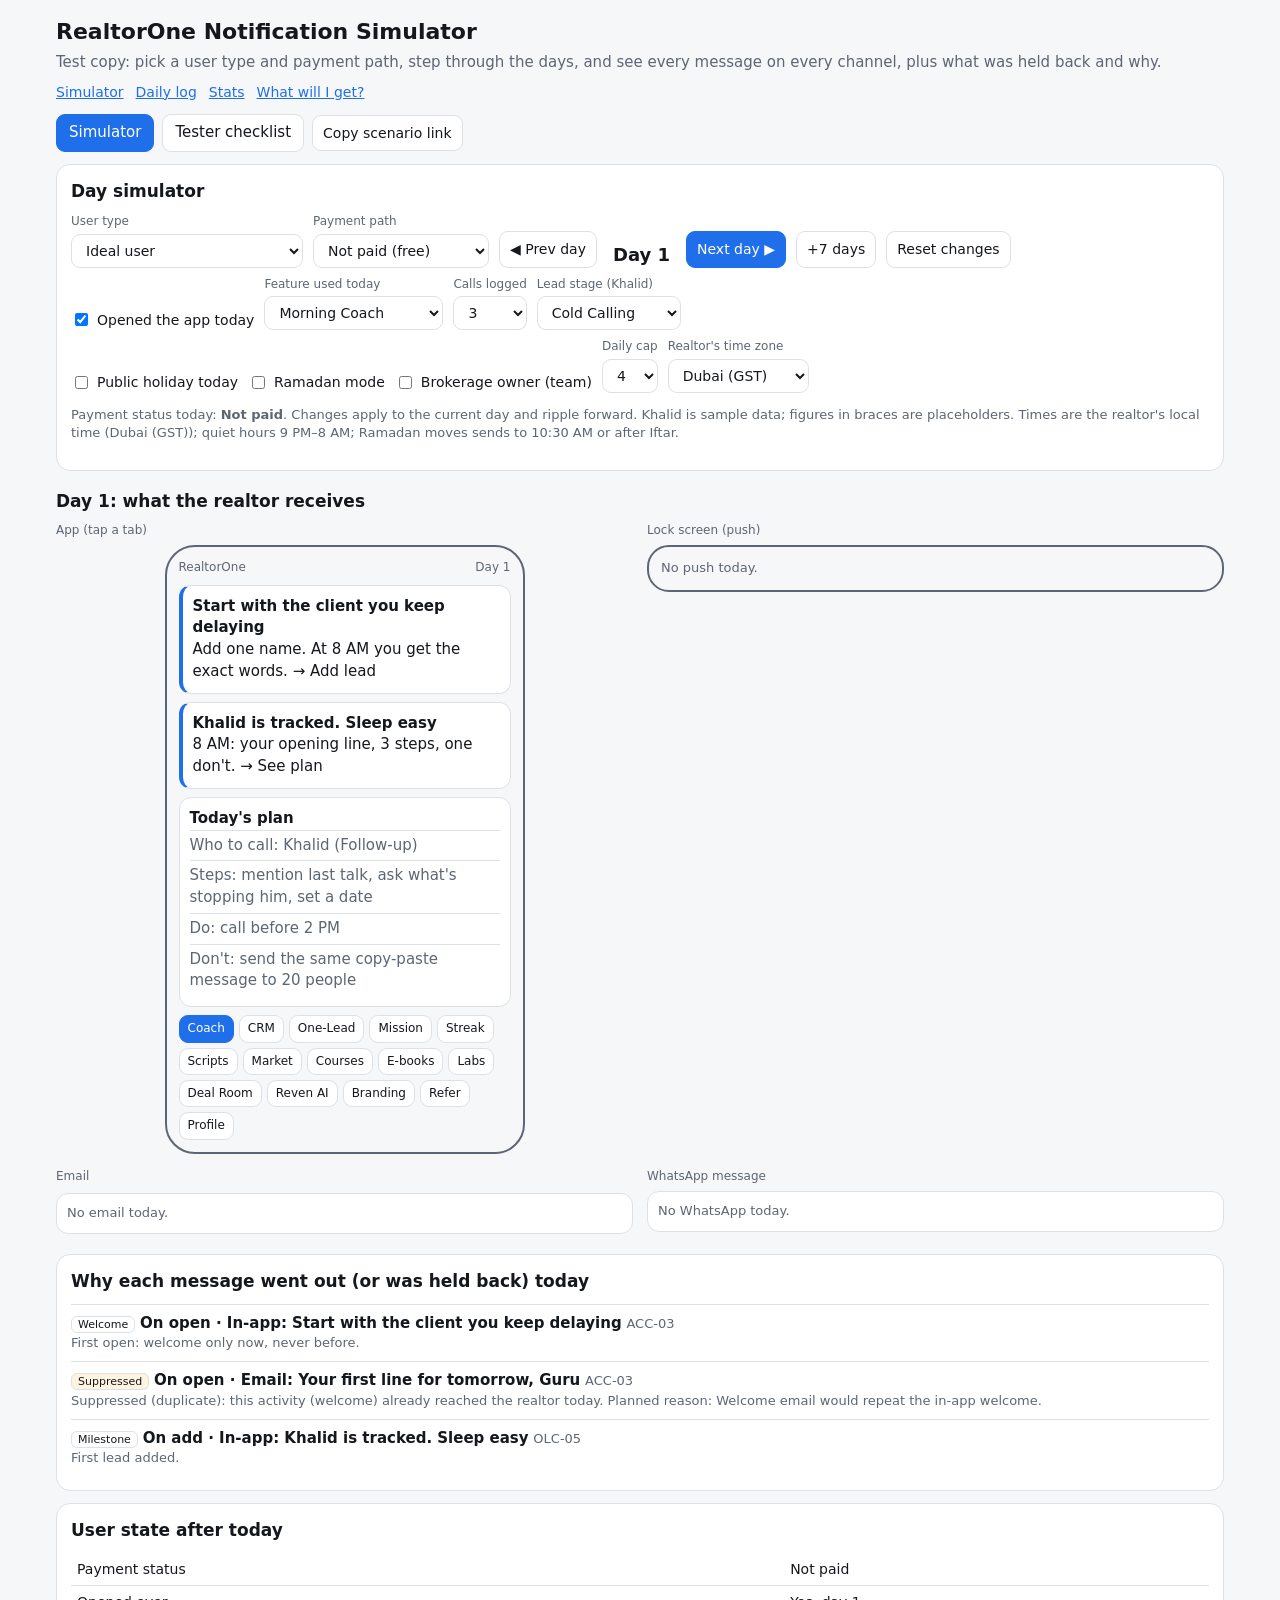
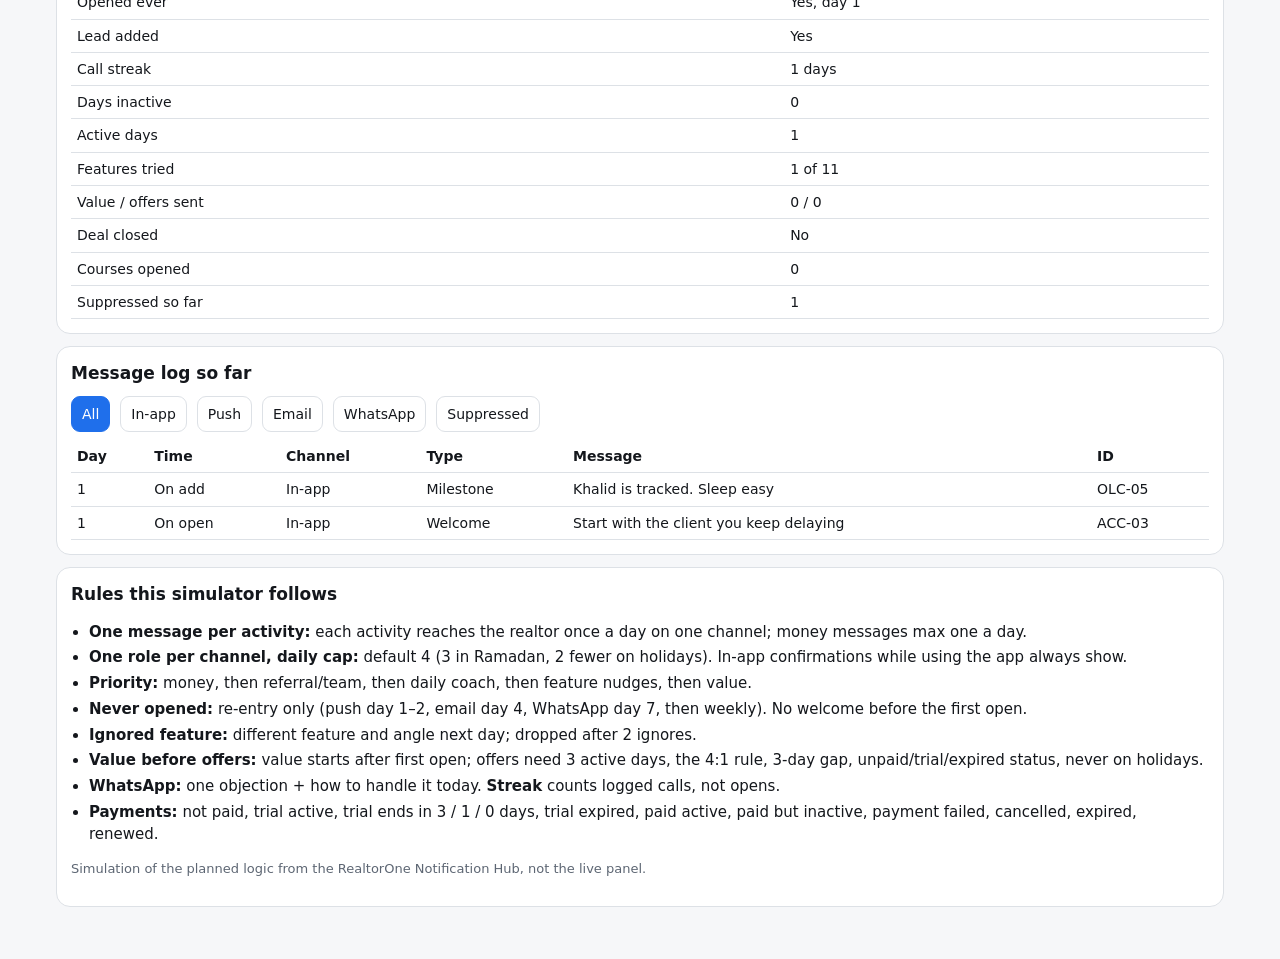
==== commit d498b485: "Regenerate log with new copy" ====
--- a/index.html
+++ b/index.html
@@ -26,205 +26,7 @@
 table{border-collapse:collapse;width:100%;font-size:14px}td,th{border-bottom:1px solid var(--bd);padding:6px;text-align:left;vertical-align:top}.scroll{overflow-x:auto;max-height:460px;overflow-y:auto}
 .ck{display:flex;flex-wrap:wrap;justify-content:space-between;gap:6px;border-top:1px solid var(--bd);padding:8px 0}.ck label{flex-direction:row;font-size:14px;color:var(--tx);gap:8px;flex:1 1 260px;align-items:flex-start}.ck a{color:var(--ac);font-size:13px}
 ul{padding-left:18px}li{margin:4px 0}
-</style></head><body><header><h1>RealtorOne Notification Simulator</h1><p>Test copy: pick a user type and payment path, step through the days, and see every message on every channel, plus what was held back and why.</p><nav class="top"><a href="./">Simulator</a><a href="./log/">Daily log</a><a href="./stats/">Stats</a><a href="./me/">What will I get?</a></nav></header><style>nav.top{display:flex;flex-wrap:wrap;gap:12px;margin-top:8px;font-size:14px}nav.top a{color:var(--ac)}</style><main id="app"></main><script>
-const FEATS = [
-  { key: "coach", name: "Morning Coach", promo: [["That call you keep delaying?", "Your coach has the first line ready. 2 minutes."], ["Who should you call first today?", "Open the plan. One name, three steps."]] },
-  { key: "crm", name: "DealFlow CRM", promo: [["Khalid: no touch in 7 days", "Silence isn't a no. Here's a 2-line message that isn't copy-paste."], ["Where do your leads leak?", "See which stage loses you the most clients. One screen."]] },
-  { key: "scripts", name: "Scripts", promo: [["What do you say after \"let me think\"?", "We have the exact line. Tap to copy."], ["Client went silent? Try this", "A 2-line WhatsApp that doesn't sound like a template."]] },
-  { key: "market", name: "Market (DealRadar)", promo: [["Dubai today: {headline}", "Use it as your opening line on the first call."], ["1 real sale to send a client today", "Pitch Client turns a DLD sale into a reason to talk."]] },
-  { key: "mission", name: "Daily Mission", promo: [["Today's mission: 3 call-backs", "10 minutes. It moves Khalid one step."], ["Half the day left", "Your mission takes 10 min. Do it before the 4 PM call rush."]] },
-  { key: "courses", name: "Courses", promo: [["2-minute lesson: before you dial", "For the voice-shaking calls after 10 no's."], ["You stopped halfway", "The best part is next: the exact words. 3 min left."]] },
-  { key: "ebooks", name: "E-books", promo: [["Free for you: The Follow-up Fortune", "For every client who said \"later\". 12-min read."], ["Month-end tight? Read War Time", "The plan for when the pipeline is thin."]] },
-  { key: "labs", name: "Live Labs", promo: [["Live Lab: {lab_title}", "Bring your toughest client. We'll fix the call live."], ["Missed it? Replay is up", "The 8-minute part on call-backs is worth it."]] },
-  { key: "deal", name: "Deal Room", promo: [["Got an offer on the table?", "Put it in Deal Room. Get the counter-offer script before you reply."], ["Khalid's deal has gone quiet", "Most stuck deals need one call, not one more message."]] },
-  { key: "ai", name: "Reven AI", promo: [["Stuck on what to reply?", "Paste the client's message. Get a reply that sounds like you."], ["Write tonight's follow-ups in 1 minute", "Tell Reven who and why. It drafts the words."]] },
-  { key: "brand", name: "Personal Branding", promo: [["Let clients find you", "Connect Instagram once. We draft the posts."], ["Your post draft is ready", "Approve today's draft before it goes live."]] },
-];
-const ANGLES = ["Pain", "Curiosity", "Social proof", "Quick win", "Value gift", "Coach check-in"];
-const OBJ = [
-  ["\"It's too expensive.\"", "Pause. Ask: \"Compared to what?\" Show value before you touch the price. Hold on the first push back."],
-  ["\"Let me think about it.\"", "Ask: \"What's the one thing you're still unsure about?\" Then book a 10-min call within 48 hours."],
-  ["\"Send me details on WhatsApp.\"", "Say: \"Sure. Two quick questions first so I send only what fits.\" Keep them talking."],
-  ["\"I'm working with another agent.\"", "Say: \"No problem. If something off-market comes up in your area, can I share it?\" Leave the door open."],
-  ["\"Prices will drop, I'll wait.\"", "Share one recent DLD sale in their area. Ask: \"What price would make you move?\""],
-  ["\"Call me next month.\"", "Say: \"Happy to. What will be different next month?\" Put a date in the CRM now."],
-  ["No reply for a week.", "Don't send a long message. One line: \"Is this still a priority, or should I close your file?\""],
-];
-const VALUE = [
-  ["E-book", "Free: The Follow-up Fortune", "Most deals are lost on the call-back you delayed, not the first call. This 12-minute read shows a simple follow-up rhythm you can start today. Open it in the app: E-books."],
-  ["Tip", "The 48-hour rule after \"I'll think about it\"", "After 48 hours most clients forget why they were excited. Call before then with one question about what they said. Your script is in Scripts."],
-  ["Market", "This week's busiest area: {area_name}", "{stat_units} units sold this week. Three clients in your CRM may care. Open DealRadar to send one sale in one tap."],
-  ["E-book", "Free: Beginner Roadmap", "New to Dubai real estate or restarting? A plain 30-day plan: who to call, what to learn, what to skip. Open it in E-books."],
-  ["Tip", "Stand up when you call", "Your voice sounds steadier on your feet. Try it on your first call tomorrow and log how it went."],
-];
-const OFFERS = [
-  ["Keep your CRM. Coach one lead free.", "Add the client you keep putting off. We'll coach you on that one lead from first call to keys, free. If it helps, unlock all your leads later."],
-  ["Unlock all your leads", "Your one lead is moving. Bring the rest in: import one Excel and tomorrow's plan covers all of them. {package_name}, cancel anytime."],
-];
-const STAGES = ["None", "Cold Calling", "Follow-up", "Client Meeting", "Negotiation", "Closure"];
-const COACH = {
-  "Cold Calling": "Today: 5 calls before 11 AM. Say your name and one useful Dubai fact, ask one question, book a 10-min follow-up.",
-  "Follow-up": "Call Khalid first, not WhatsApp. Mention what he said last time, ask what's stopping him, set a date.",
-  "Client Meeting": "Meeting with Khalid. Ask 3 questions before showing anything. Show max 3 units.",
-  "Negotiation": "Khalid said \"too expensive\". Pause, ask what he's comparing to, show value before price.",
-  "Closure": "Close Khalid this week. Confirm budget and mortgage, send the MOU today, book the transfer date.",
-};
-
-const PERSONAS = {
-  "Ideal user": (d) => ({ opened: true, used: FEATS[(d - 1) % FEATS.length].key, calls: 3, stage: STAGES[Math.min(5, 1 + Math.floor((d - 1) / 5))] }),
-  "Never opens the app": () => ({ opened: false, used: "none", calls: 0, stage: "None" }),
-  "Opens, ignores features": (d) => ({ opened: true, used: "none", calls: d % 3 === 0 ? 1 : 0, stage: d > 2 ? "Cold Calling" : "None" }),
-  "Active, then slips (day 8)": (d) => d < 8 || d > 22 ? { opened: true, used: d > 22 ? "coach" : FEATS[(d - 1) % 4].key, calls: 2, stage: d > 4 ? "Follow-up" : "Cold Calling" } : { opened: false, used: "none", calls: 0, stage: "Follow-up" },
-  "Late starter (opens day 5)": (d) => d < 5 ? { opened: false, used: "none", calls: 0, stage: "None" } : { opened: true, used: d % 2 ? "crm" : "coach", calls: 2, stage: "Cold Calling" },
-};
-
-
-const PAYS = ["Not paid (free)", "Trial, doesn't pay", "Trial, then pays", "Paid, then inactive", "Paid, payment fails", "Paid, then cancels", "Paid, renews"];
-const ACT = { "MC-01": "today-plan", "MC-02": "today-plan", "OLC-03": "today-plan", "MC-03": "call-log", "HAB-03": "call-log", "ACC-03": "welcome", "WB-02": "welcome", "SLP-03": "re-entry", "SLP-07": "re-entry", "SLP-14": "re-entry", "SLP-30": "re-entry", "PAY-08": "re-entry" };
-const SCREENS = {
-  coach: ["Today's plan", "Who to call: Khalid (Follow-up)", "Steps: mention last talk, ask what's stopping him, set a date", "Do: call before 2 PM", "Don't: send the same copy-paste message to 20 people"],
-  crm: ["DealFlow CRM", "Cold Calling · Follow-up · Client Meeting · Negotiation · Closure", "Khalid: next contact today 11 AM", "Quiet 7+ days: {n} clients", "Your leak stage: {weak_stage}"],
-  olc: ["One-Lead Challenge", "One lead coached free, first call to keys", "Keep your current CRM", "Progress: added → called → meeting → closed"],
-  mission: ["Daily Mission", "Today: 3 call-backs (10 min)", "Practice: say the \"too expensive\" answer out loud", "Morning focus session: 2 min"],
-  streak: ["Streak & weekly report", "Streak counts logged calls", "Weekly growth report: Sun 7 PM", "Market Price Guess: 60 sec"],
-  scripts: ["Scripts", "Silent buyer (WhatsApp)", "\"Too expensive\" (call)", "\"Let me think\" (call)", "Cold call opener"],
-  market: ["Market", "DealRadar: DLD sales with filters and alerts", "Market Pulse: today's headline", "Pitch Client: send a sale in one tap"],
-  courses: ["Courses", "Cold Calling Mastery: 17 lessons", "Million Dirham course: 14 days", "Video, PDF guide, workbook, audio"],
-  ebooks: ["E-books", "Beginner Roadmap", "High-Ticket Sales Blueprint", "War Time", "Follow-up Fortune"],
-  labs: ["Live Labs", "This week: {lab_title}", "Replays", "Free masterclass"],
-  deal: ["Deal Room", "Offers and counter-offer scripts", "Negotiation notes", "Closing checklist: 6 items"],
-  ai: ["Reven AI", "Paste a client message, get a reply in your voice", "Daily limit: {tokens}"],
-  brand: ["Personal Branding", "Connect Instagram", "Drafts to approve", "Schedule and reach"],
-  refer: ["Refer & team", "Your win card: share after a closed deal", "Friend gets one lead coached free; you both get {reward}", "Team trial for your brokerage"],
-  profile: ["Profile & settings", "Quarter goal: {goal}", "Plan: Consultant / Rainmaker / Titan", "Notification settings: quiet hours 9 PM–8 AM, time zone, Ramadan timing, Friday off", "Payments and support chat"],
-};
-const TABNAME = { coach: "Coach", crm: "CRM", olc: "One-Lead", mission: "Mission", streak: "Streak", scripts: "Scripts", market: "Market", courses: "Courses", ebooks: "E-books", labs: "Labs", deal: "Deal Room", ai: "Reven AI", brand: "Branding", refer: "Refer", profile: "Profile" };
-const SIG = "\n\nYour coach, RealtorOne";
-
-function payStatus(pay, rel, inactive) {
-  if (rel < 0) return "Not paid";
-  const paidish = (s) => (inactive >= 3 && s === "Paid active" ? "Paid but inactive" : s);
-  switch (pay) {
-    case "Not paid (free)": return "Not paid";
-    case "Trial, doesn't pay": case "Trial, then pays":
-      if (rel < 4) return "Trial active"; if (rel === 4) return "Trial ends in 3 days"; if (rel < 6) return "Trial active";
-      if (rel === 6) return "Trial ends tomorrow"; if (rel === 7) return pay === "Trial, then pays" ? "Paid active" : "Trial ends today";
-      return pay === "Trial, then pays" ? paidish("Paid active") : "Trial expired";
-    case "Paid, then inactive": return paidish("Paid active");
-    case "Paid, payment fails": if (rel < 10) return paidish("Paid active"); if (rel < 15) return "Payment failed"; return "Expired";
-    case "Paid, then cancels": if (rel < 12) return paidish("Paid active"); if (rel < 19) return "Cancelled (access till end date)"; return "Expired";
-    case "Paid, renews": if (rel < 30) return paidish("Paid active"); return paidish("Renewed");
-  }
-  return "Not paid";
-}
-
-function simulate(days, beh, opt) {
-  const msgs = [];
-  let activated = false, firstOpen = 0, inactive = 0, streak = 0, activeDays = 0, angle = 0, valueSent = 0, offersSent = 0, lastOffer = -99, obj = 0, val = 0, lastPromo = "", leadAdded = false, unopenedLadder = 0;
-  const tried = new Set(), ignored = {};
-  let acts = new Set(), chans = new Set(), sent = 0, holiday = false, closed = false, courseUses = 0, refDay = -1, status = "Not paid";
-  const add = (day, time0, ch, id, title, body, why, kind) => {
-    const act = ACT[id] || (id.startsWith("PAY") || id.startsWith("IMP") ? "money" : id);
-    let time = time0;
-    if (opt.ramadan && ch !== "In-app" && !time0.startsWith("On")) time = time0.endsWith("AM") ? "10:30 AM" : "8:30 PM (after Iftar)";
-    const cap = Math.max(1, (opt.ramadan ? 3 : opt.cap) - (holiday ? 2 : 0));
-    const live = kind === "Milestone" && ch === "In-app";
-    let sup = "";
-    if (acts.has(act)) sup = `Suppressed (duplicate): this activity (${act}) already reached the realtor today.`;
-    else if (chans.has(ch) && !live) sup = `Suppressed (duplicate): ${ch} already used today for a different job. One role per channel per day.`;
-    else if (sent >= cap && !live) sup = `Suppressed (daily cap): ${cap} messages already sent today${holiday ? " (holiday: lighter cap)" : opt.ramadan ? " (Ramadan cap)" : ""}.`;
-    else if (holiday && kind === "Offer") sup = "Suppressed: no offers on public holidays.";
-    if (!sup) { acts.add(act); chans.add(ch); sent++; }
-    msgs.push({ day, time, ch, id, title, body, why, kind, sup: sup || undefined });
-    return !sup;
-  };
-  for (let d = 1; d <= days; d++) {
-    const b = beh(d);
-    holiday = !!b.holiday; acts = new Set(); chans = new Set(); sent = 0;
-    const rel = activated ? d - firstOpen : -1;
-    status = payStatus(opt.pay, rel, inactive);
-    // priority 1: money (one money message a day max)
-    if (activated) {
-      const P = opt.pay, tr = P.startsWith("Trial");
-      if (tr && rel === 4) add(d, "10:00 AM", "Push", "PAY-T3", "3 days left in your trial", "Your leads and morning plans are set up. Keep going: one call today.", "Trial ends in 3 days: calm reminder, value first.", "Money");
-      if (tr && rel === 6) add(d, "10:00 AM", "Email", "PAY-01", "Trial ends tomorrow", "Hi Guru,\n\nYour trial ends tomorrow. Your tracked leads and morning plans stay if you continue." + SIG, "Trial D-1.", "Money");
-      if (P === "Trial, doesn't pay" && rel === 7) add(d, "10:00 AM", "Push", "PAY-02", "Last day of your trial", "Keep your coach, Deal Room and leads. One deal pays for the year.", "Trial D0.", "Money");
-      if (P === "Trial, doesn't pay" && rel === 8) add(d, "10:00 AM", "Email", "PAY-03", "Guru, your leads are still here", "Hi Guru,\n\nYour trial has ended, but nothing is lost. Khalid and your notes are saved. Pick up where you left off: {link_url}" + SIG, "Trial expired, not paid (D+1).", "Money");
-      if (P === "Trial, doesn't pay" && rel === 14) add(d, "11:00 AM", "Email", "WB-01", "{stat_deals} deals closed by RealtorOne agents this month", "Hi Guru,\n\nAgents like you, starting with one lead. Come back free for 7 days: {link_url}" + SIG, "Trial expired 7 days ago: win-back offer.", "Money");
-      if ((P === "Trial, then pays" && rel === 7) || (!tr && P !== "Not paid (free)" && rel === 0)) add(d, "On pay", "In-app", "PAY-06", "All your leads are unlocked", "Import your CRM list. Tomorrow's plan covers all of them.", "Paid: welcome to the full plan.", "Milestone");
-      if ((P === "Trial, then pays" && rel === 8) || (!tr && P !== "Not paid (free)" && rel === 1)) add(d, "10:00 AM", "Email", "IMP-01", "Bring your leads from your old CRM", "Hi Guru,\n\nUpload one Excel and tomorrow's plan covers every lead, not just Khalid." + SIG, "Paid +1 day: import so the plan covers real leads.", "Money");
-      if (status === "Paid but inactive" && inactive === 4) add(d, "10:00 AM", "Push", "PAY-08", "Your plan is active. Khalid is waiting", "One call today makes this week count. Your line is ready.", "Paid but inactive 4 days: their own lead, no guilt.", "Money");
-      if (P === "Paid, payment fails" && rel === 10) add(d, "10:00 AM", "Email", "PAY-05", "Action needed on your payment", "Hi Guru,\n\nYour last payment didn't go through. Update your card so your morning plans don't stop: {link_url}" + SIG, "Payment failed.", "Money");
-      if (P === "Paid, payment fails" && rel === 12) add(d, "10:00 AM", "Push", "PAY-05", "Your payment still needs a fix", "Update your card in 1 minute. Your plans continue.", "Payment failed +2 days: retry on another channel.", "Money");
-      if (P === "Paid, then cancels" && rel === 12) add(d, "On cancel", "Email", "PAY-09", "Your plan is cancelled", "Hi Guru,\n\nDone. You keep full access until {end_date}. If something didn't work for you, just reply and tell us." + SIG, "Cancelled: confirm, no pressure.", "Money");
-      if ((P === "Paid, payment fails" && rel === 15) || (P === "Paid, then cancels" && rel === 19)) add(d, "10:00 AM", "Email", "PAY-07", "Your access has ended", "Hi Guru,\n\nYour history is saved. Restart anytime: {link_url}" + SIG, "Subscription expired.", "Money");
-      if (P === "Paid, renews" && rel === 27) add(d, "10:00 AM", "Email", "PAY-11", "Your plan renews in 3 days", "Hi Guru,\n\nNo action needed. Here's your month: {calls} calls, {deals} deals." + SIG, "Renewal in 3 days: show value, no surprise charge.", "Money");
-      if (P === "Paid, renews" && rel === 30) add(d, "On renew", "In-app", "PAY-10", "Renewed. Thank you, Guru", "Next month's plans are ready. Set this month's target in 30 seconds.", "Renewed.", "Milestone");
-    }
-    // priority 2: referral & team
-    if (d === refDay) add(d, "11:00 AM", "Email", "REF-01", "Share your win card?", "Hi Guru,\n\nYou closed with Khalid. A friend who is where you were a few months ago gets one lead coached free from your card. You both get {reward}." + SIG, "Referral: day after a closed deal, when the realtor feels good.", "Referral");
-    if (activated && activeDays === 14 && b.opened) add(d, "7:00 PM", "Email", "REF-03", "Want this for your whole team?", "Hi Guru,\n\nTwo weeks of daily calls. If your manager or team would use the same morning plan, send them the team trial in one tap." + SIG, "14 active days: brokerage/team invite.", "Referral");
-    if (opt.team && activated && d % 7 === 0) add(d, "7:00 PM", "Email", "TEAM-01", "Your team this week", "Hi Guru,\n\nCalls logged by your team: {team_calls}. Leads stuck at Follow-up: {team_stuck}. One agent to check in with: {agent_name}.\n\nRealtorOne", "Brokerage owner: weekly team digest instead of personal nurture.", "Team");
-    if (!activated) {
-      if (!b.opened) {
-        unopenedLadder++;
-        const n = unopenedLadder;
-        if (n === 1) add(d, "11:00 AM", "Push", "ACC-01", "That call you're dreading?", "Sign up in 30 sec and get the exact first line to say tomorrow morning.", "App never opened: re-entry nudge, no welcome yet.", "Re-entry");
-        else if (n === 2) add(d, "10:00 AM", "Push", "ACC-02", "One lead. Zero cost.", "Track one lead free from first call to closing. Keep your CRM.", "Push 1 unopened: new angle (quick win), new time.", "Re-entry");
-        else if (n === 4) add(d, "6:00 PM", "Email", "ACC-05", "Still chasing leads from memory?", "Hi Guru,\n\nMost agents lose a deal not on the first call but on the call-back they forgot. Add one lead in RealtorOne and we'll remind you at the right time, with the right words.\n\nIt takes 10 seconds: one name." + SIG, "2 pushes unopened: switch channel to email.", "Re-entry");
-        else if (n === 7) add(d, "10:00 AM", "WhatsApp", "SLP-14", "Rough week?", "It happens to everyone. Reply YES and I'll send you a 5-minute plan for one lead.", "Email unopened: last try on WhatsApp (opt-in only).", "Re-entry");
-        else if (n > 7 && n % 7 === 0) add(d, "10:00 AM", "Email", "SLP-30", "Your account is saved, Guru", "Hi Guru,\n\nWhenever you're ready, start with one call. Your coach will be there.\n\nRealtorOne", "Sunset rule: 7 unopened → once a week only.", "Re-entry");
-        continue;
-      }
-      activated = true; firstOpen = d;
-      status = payStatus(opt.pay, 0, 0);
-      add(d, "On open", "In-app", "ACC-03", "Welcome, Guru. Let's start with one lead.", "Add the client you keep putting off. Tomorrow 8 AM your coach tells you exactly what to say.", "First open: welcome only now, never before.", "Welcome");
-      add(d, "On open", "Email", "ACC-03", "Welcome, Guru. Let's start with one lead.", "Hi Guru,\n\nYou don't need another app that sends reminders. You need someone to tell you what to say when the client goes quiet.\n\nStart small: add one lead today. Tomorrow at 8 AM you'll get who to call first, three steps, and one thing not to say." + SIG, "Welcome email would repeat the in-app welcome.", "Welcome");
-      if (opt.pay !== "Not paid (free)" && !opt.pay.startsWith("Trial")) add(d, "On pay", "In-app", "PAY-06", "All your leads are unlocked", "Import your CRM list. Tomorrow's plan covers all of them.", "Paid on day one.", "Milestone");
-    } else {
-      if (inactive === 0 || inactive === 1) {
-        if (leadAdded) add(d, "8:00 AM", "Push", "MC-01", "Today: call Khalid first", COACH[b.stage === "None" ? "Follow-up" : b.stage] || COACH["Follow-up"], "Daily Morning Coach, only once a lead exists.", "Daily");
-        else add(d, "8:00 AM", "Push", "OLC-03", "Who's the client you keep delaying?", "Add their name. That's it. We do the rest at 8 AM.", "Active but no lead yet: ask for the one name instead of a plan.", "Daily");
-      }
-      if (inactive === 3) add(d, "10:00 AM", "Push", "SLP-03", "Khalid hasn't heard from you", "One message today keeps him warm. It's written.", "3 days inactive: their own lead, not a generic 'we miss you'.", "Slipping");
-      if (inactive === 7) { add(d, "10:00 AM", "Push", "SLP-07", "A week of silence, Guru", "Your leads go to the agent who calls back. 1 call today.", "7 days inactive.", "Slipping"); add(d, "6:00 PM", "Email", "SLP-07", "A week of silence, Guru", "Hi Guru,\n\nKhalid was at Follow-up when you last checked. A short call today is usually enough to restart." + SIG, "Email version of the same D7 re-entry.", "Slipping"); }
-      if (inactive === 14) add(d, "10:00 AM", "WhatsApp", "SLP-14", "Rough month?", "It happens to everyone. Restart with one lead. Reply YES and I'll send your plan.", "14 days inactive: WhatsApp.", "Slipping");
-      if (inactive === 30) add(d, "10:00 AM", "Email", "SLP-30", "Your history is saved", "Hi Guru,\n\nMonth-end coming? Start with one call. Everything is where you left it.\n\nRealtorOne", "30 days inactive: monthly only after this.", "Slipping");
-      if (b.opened && inactive >= 3) add(d, "On open", "In-app", "WB-02", "Welcome back, Guru", "Pick up where you left off: today's first call is Khalid.", "Returned after slipping.", "Welcome back");
-      if (inactive < 3) {
-        if (lastPromo && !tried.has(lastPromo)) ignored[lastPromo] = (ignored[lastPromo] || 0) + 1;
-        const pick = FEATS.filter((f) => !tried.has(f.key) && f.key !== lastPromo && (ignored[f.key] || 0) < 2)[0];
-        if (pick) {
-          const v = pick.promo[Math.min(1, ignored[pick.key] || 0)];
-          const ag = ANGLES[angle % ANGLES.length]; angle++;
-          const prev = FEATS.find((f) => f.key === lastPromo);
-          add(d, b.opened ? "On open" : "11:00 AM", b.opened ? "In-app" : "Push", "PROMO", v[0], v[1], lastPromo ? `${prev ? prev.name : lastPromo} not used yesterday, so today: different feature (${pick.name}), angle: ${ag}.` : `First untried feature: ${pick.name}, angle: ${ag}.`, "Feature nudge");
-          lastPromo = pick.key;
-        }
-      }
-      if (!b.opened && inactive < 2) add(d, "12:30 PM", "Push", "MC-02", "Your first call is still waiting", "Khalid is warmest before 2 PM. Your line is ready.", "Plan not opened by 12:30.", "Daily");
-    }
-    if (b.opened) {
-      if (b.used !== "none") tried.add(b.used);
-      if (b.used === "crm" || b.stage !== "None") { if (!leadAdded) add(d, "On add", "In-app", "OLC-05", "Got it. Khalid is tracked", "Tomorrow 8 AM: your opening line, 3 steps, and one thing not to say.", "First lead added.", "Milestone"); leadAdded = true; }
-      activeDays++; inactive = 0;
-      if (b.calls > 0) { streak++; if ([3, 7, 14, 30].includes(streak)) add(d, "On log", "In-app", "HAB-05", `${streak} days of calls in a row`, "Streak counts calls you logged, not app opens. Keep going.", "Streak milestone.", "Milestone"); }
-      else { if (streak >= 3) add(d, "7:00 PM", "Push", "HAB-03", `Protect your ${streak}-day streak`, "One call logged keeps it. Even a 2-minute one.", "Opened but no calls logged; streak at risk.", "Daily"); else add(d, "6:00 PM", "Push", "MC-03", "How did today's calls go?", "Tap the result. 5 seconds. Tomorrow's plan gets sharper.", "No calls logged by 6 PM.", "Daily"); streak = 0; }
-    } else if (activated) { inactive++; streak = 0; }
-    if (b.opened && b.used === "courses") { courseUses++; if (courseUses === 3) add(d, "On finish", "In-app", "LRN-03", "Course done. Try one line on Khalid today", "You finished the lesson set. Use one line from it on your next call and log how it went.", "Completed a course: turn learning into a call.", "Milestone"); }
-    if (b.opened && b.stage === "Closure" && b.calls > 0 && !closed) { closed = true; refDay = d + 1; add(d, "On close", "In-app", "CRM-06", "Closed. Well done, Guru", "That's a deal done. Take a minute, then tomorrow's plan picks the next lead.", "Closed a deal: celebrate first, no ask today.", "Milestone"); }
-    if (activated && inactive < 3 && d > firstOpen) {
-      const o = OBJ[obj % OBJ.length]; obj++;
-      if (add(d, "12:00 PM", "WhatsApp", "WA-OBJ", `Today's objection: ${o[0]}`, `How to handle it today: ${o[1]}`, "WhatsApp role: one objection + the fix to use today.", "Value")) valueSent++;
-      const canOffer = /Not paid|Trial|expired|Expired/.test(status);
-      const offerOk = canOffer && activeDays >= 3 && valueSent >= (offersSent + 1) * 4 && d - lastOffer >= 3;
-      if (offerOk && offersSent < OFFERS.length) { const of = OFFERS[offersSent]; add(d, "7:00 PM", "Email", "OFFER", of[0], `Hi Guru,\n\n${of[1]}` + SIG, `Offer allowed: ${activeDays} active days, ${valueSent} value messages sent first (4:1 rule), status: ${status}.`, "Offer"); offersSent++; lastOffer = d; }
-      else if ((d - firstOpen) % 2 === 1) { const v = VALUE[val % VALUE.length]; val++; if (add(d, "6:30 PM", "Email", "VAL", v[1], `Hi Guru,\n\n${v[2]}` + SIG, `Value (${v[0]}) after activation, no pitch.`, "Value")) valueSent++; }
-    }
-  }
-  return { msgs, state: { "Payment status": status, "Opened ever": activated ? `Yes, day ${firstOpen}` : "No", "Lead added": leadAdded ? "Yes" : "No", "Call streak": `${streak} days`, "Days inactive": `${inactive}`, "Active days": `${activeDays}`, "Features tried": `${tried.size} of ${FEATS.length}`, "Value / offers sent": `${valueSent} / ${offersSent}`, "Deal closed": closed ? "Yes" : "No", "Courses opened": `${courseUses}`, "Suppressed so far": `${msgs.filter((m) => m.sup).length}` } };
-}
-
+</style></head><body><header><h1>RealtorOne Notification Simulator</h1><p>Test copy: pick a user type and payment path, step through the days, and see every message on every channel, plus what was held back and why.</p><nav class="top"><a href="./">Simulator</a><a href="./log/">Daily log</a><a href="./stats/">Stats</a><a href="./me/">What will I get?</a></nav></header><style>nav.top{display:flex;flex-wrap:wrap;gap:12px;margin-top:8px;font-size:14px}nav.top a{color:var(--ac)}</style><main id="app"></main><script src="engine.js"></script><script>
 /* ---------- state & URL hash ---------- */
 const DEF = { v: "sim", persona: "Ideal user", day: 1, over: {}, tab: "coach", log: "All", ramadan: false, team: false, cap: 4, tz: "Dubai (GST)", pay: "Not paid (free)" };
 let S = { ...DEF };
